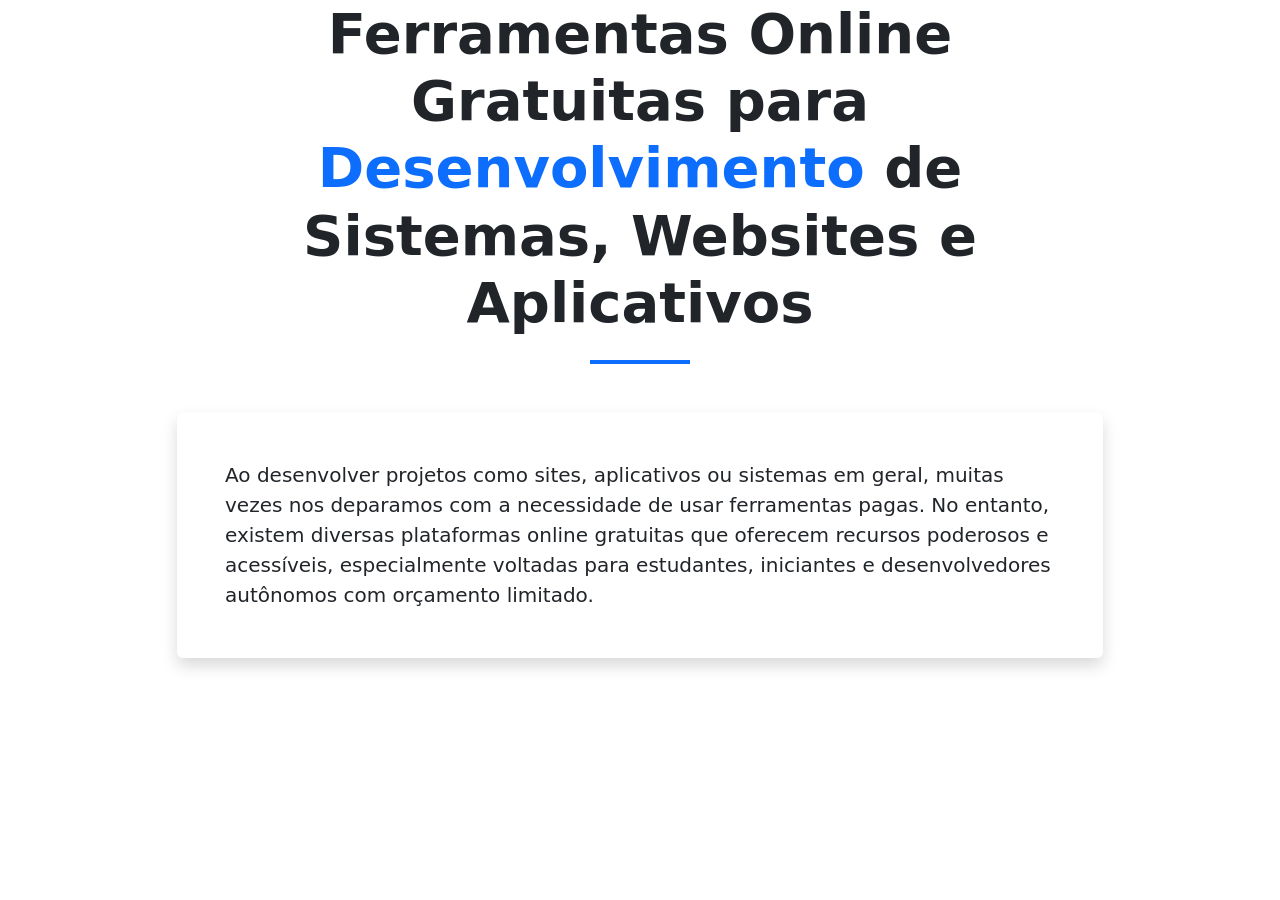
==== dev-tools-landing/index.html @ e6cb6830 "adicionada seção de introdução à página" ====
<!DOCTYPE html>
<html lang="en">
<head>
    <meta charset="UTF-8">
    <meta name="viewport" content="width=device-width, initial-scale=1.0">
    <title>Ferramentas de Desenvolvimento Online</title>
    <!-- Bootstrap CSS -->
    <link href="https://cdn.jsdelivr.net/npm/bootstrap@5.3.0/dist/css/bootstrap.min.css" rel="stylesheet">
    <!-- Bootstrap Icons -->
    <link rel="stylesheet" href="https://cdn.jsdelivr.net/npm/bootstrap-icons@1.10.0/font/bootstrap-icons.css">
    <!-- CSS Externo -->
    <link rel="stylesheet" href="css/style.css">
</head>
<body>
    <!-- Seção Hero -->
    <section class="secao-hero">
        <div class="container text-center">
            <div class="row justify-content-center">
                <div class="col-lg-10">
                    <h1 class="display-4 fw-bold mb-4">Ferramentas Online Gratuitas para <span class="text-primary">Desenvolvimento</span>
                        de Sistemas, Websites e Aplicativos</h1>
                    <div class="mx-auto bg-primary" style="width: 100px; height: 4px"></div>
                </div>
            </div>
        </div>
    </section>

    <!-- Seção: Introdução -->
    <section class="py-5">
        <div class="container">
            <div class="row justify-content-center">
                <div class="col-lg-10">
                    <div class="card shadow border-0 bg-white bg-opacity-80">
                        <div class="card-body p-5">
                            <p class="lead mb-0">
                                Ao desenvolver projetos como sites, aplicativos ou sistemas em geral, muitas vezes nos deparamos com a
                                necessidade de usar ferramentas pagas. No entanto, existem diversas plataformas online gratuitas que
                                oferecem recursos poderosos e acessíveis, especialmente voltadas para estudantes, iniciantes e
                                desenvolvedores autônomos com orçamento limitado.
                            </p>
                        </div>
                    </div>
                </div>
            </div>
        </div>
    </section>

</body>
</html>
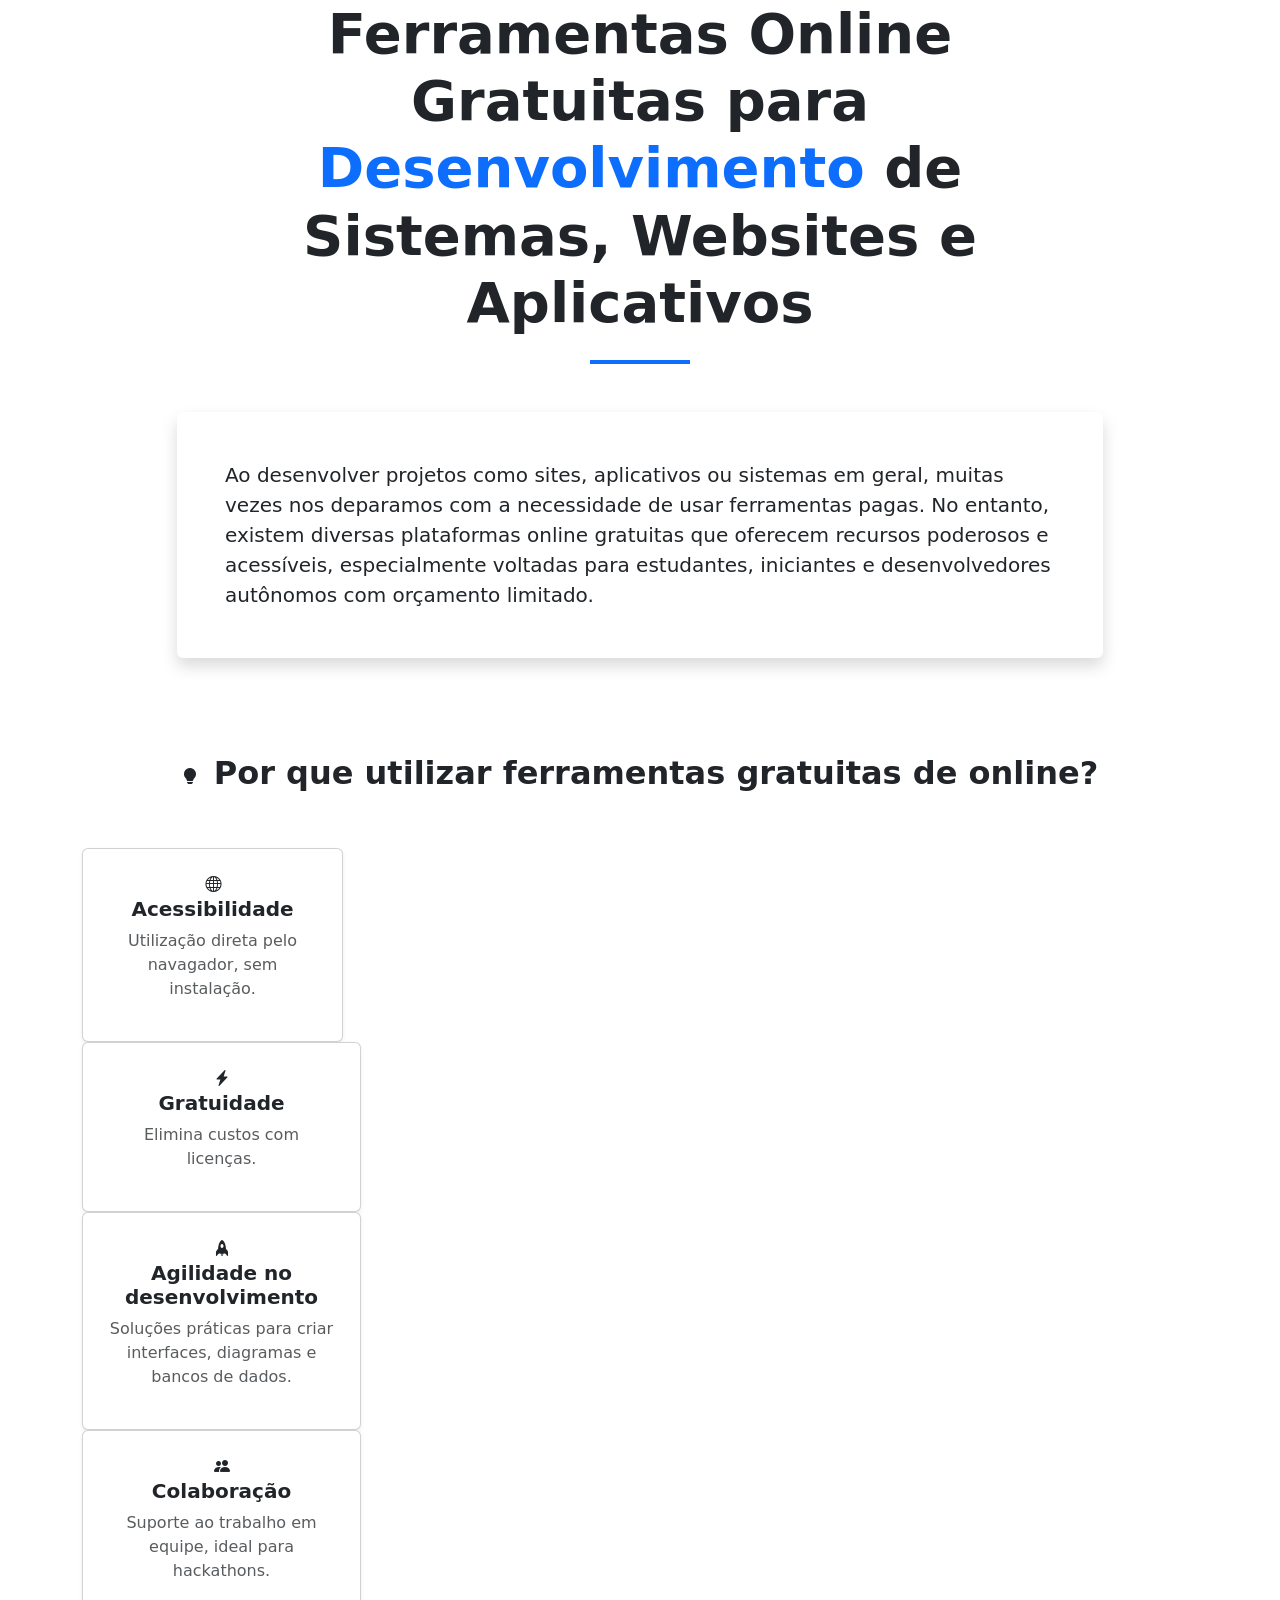
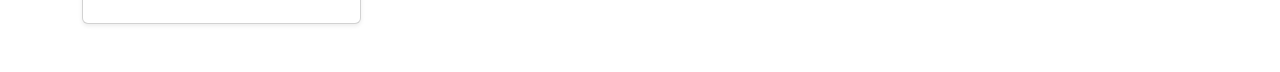
==== commit fe585d41: "adicionada seção de "por que usar?" à página" ====
--- a/dev-tools-landing/index.html
+++ b/dev-tools-landing/index.html
@@ -45,5 +45,59 @@
         </div>
     </section>
 
+    <!-- Seção: Por que usar ferramentas gratuitas? -->
+    <section class="py-5 lb-light">
+        <div class="container">
+            <div class="text-center mb-5">
+                <div class="d-flex align-items-center justify-content-center gap-3 mb-3">
+                    <i class="bi bi-lightbulb-fill benefit-icon"></i>
+                    <h2 class="fw-bold">Por que utilizar ferramentas gratuitas de online?</h2>
+                </div>
+            </div>
+
+            <div class="row g-4">
+                <div class="col-md-6 col-lg-3">
+                    <div class="card shadow-sm h-100 card-hover-effect">
+                        <div class="card-body text-center p-4">
+                            <i class="bi bi-globe benefit-icon mb-3"></i>
+                            <h5 class="fw-semibold mb-2">Acessibilidade</h5>
+                            <p class="text-muted">Utilização direta pelo navagador, sem instalação.</p>
+                        </div>
+                    </div>
+                </div>
+            </div>
+
+            <div class="col-md-6 col-lg-3">
+                <div class="card shadow-sm h-100 card-hover-effect">
+                    <div class="card-body text-center p-4">
+                        <i class="bi bi-lightning-charge-fill benefit-icon mb-3"></i>
+                        <h5 class="fw-semibold mb-2">Gratuidade</h5>
+                        <p class="text-muted">Elimina custos com licenças.</p>
+                    </div>
+                </div>
+            </div>
+
+            <div class="col-md-6 col-lg-3">
+                <div class="card shadow-sm h-100 card-hover-effect">
+                    <div class="card-body text-center p-4">
+                        <i class="bi bi-rocket-fill benefit-icon mb-3"></i>
+                        <h5 class="fw-semibold mb-2">Agilidade no desenvolvimento</h5>
+                        <p class="text-muted">Soluções práticas para criar interfaces, diagramas e bancos de dados.</p>
+                    </div>
+                </div>
+            </div>
+
+            <div class="col-md-6 col-lg-3">
+                <div class="card shadow-sm h-100 card-hover-effect">
+                    <div class="card-body text-center p-4">
+                        <i class="bi bi-people-fill benefit-icon mb-3"></i>
+                        <h5 class="fw-semibold mb-2">Colaboração</h5>
+                        <p class="text-muted">Suporte ao trabalho em equipe, ideal para hackathons.</p>
+                    </div>
+                </div>
+            </div>
+        </div>
+    </section>
+
 </body>
 </html>
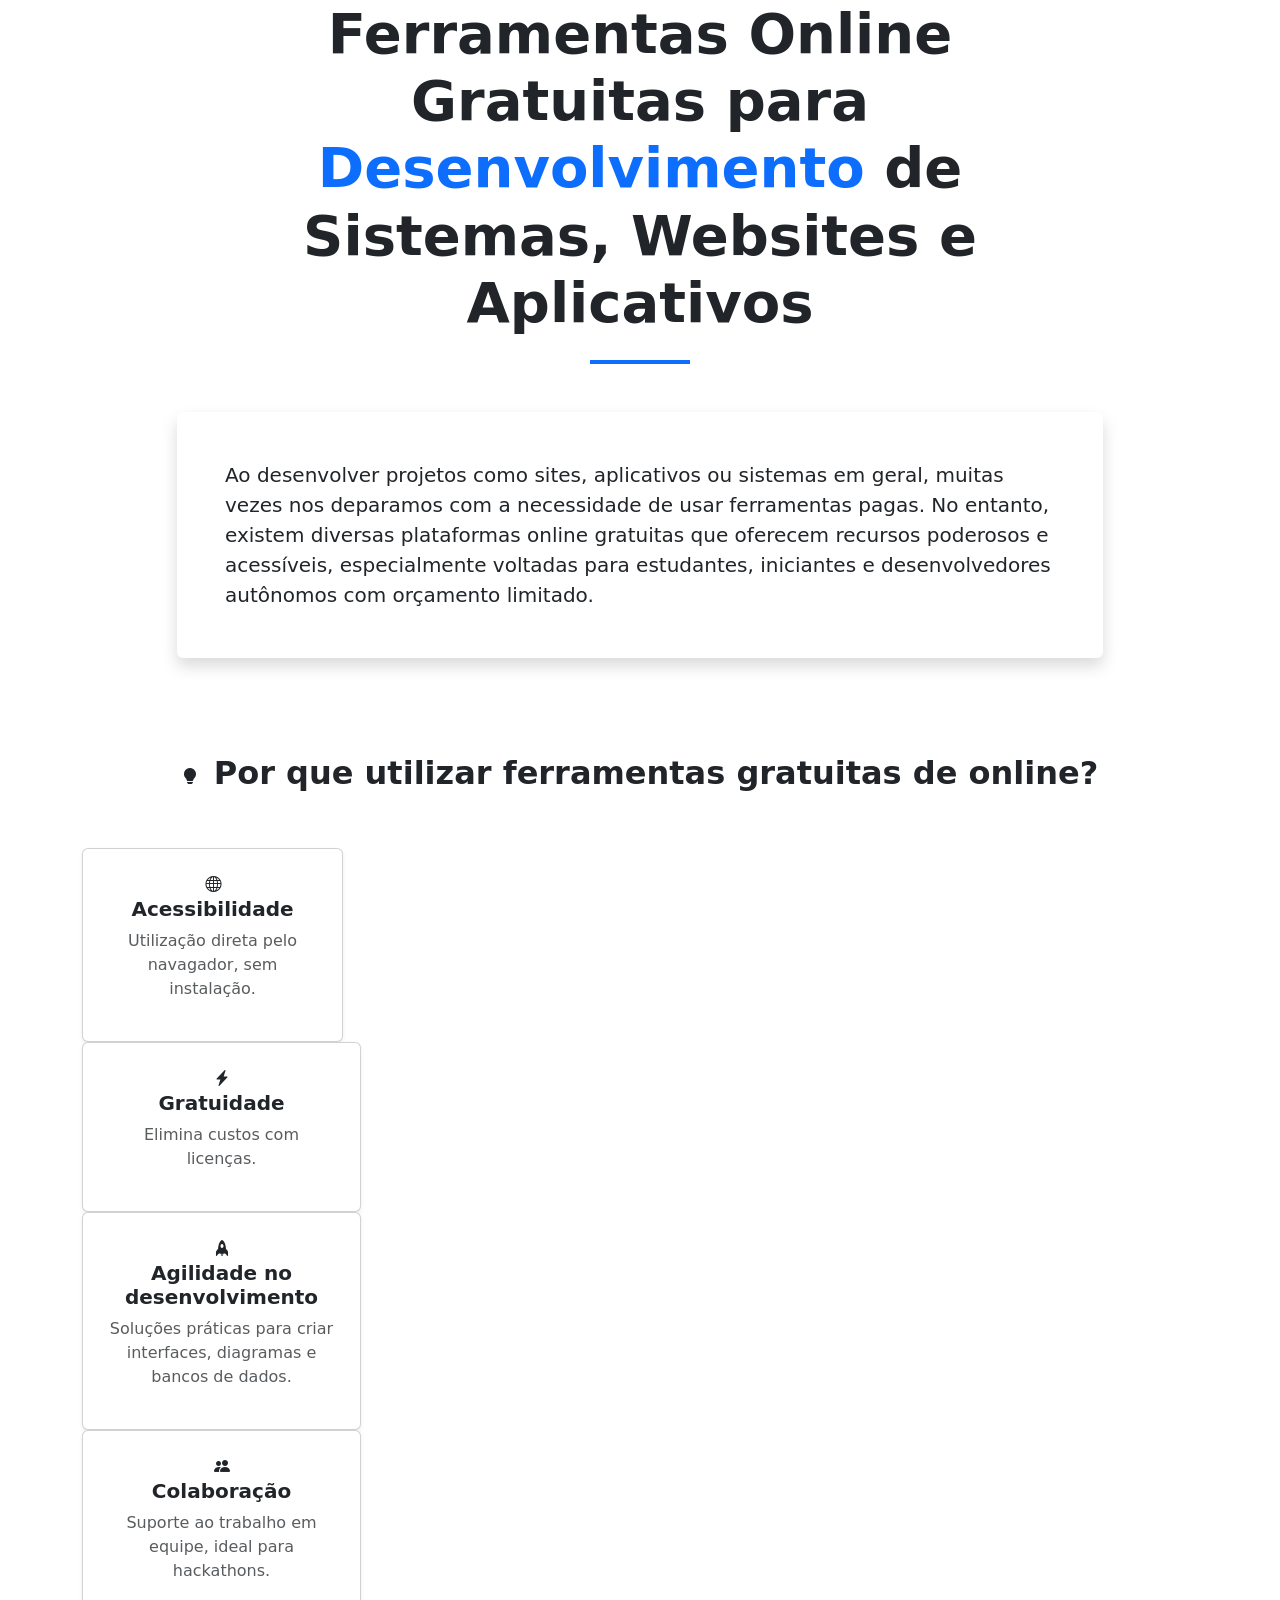
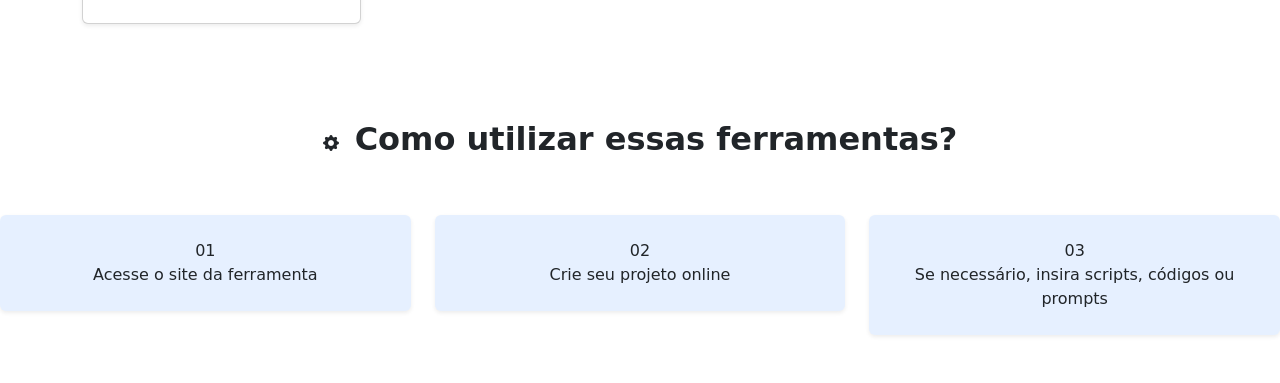
==== commit f59c053a: "adicionada seção de "como usar?" à página" ====
--- a/dev-tools-landing/index.html
+++ b/dev-tools-landing/index.html
@@ -13,7 +13,7 @@
 </head>
 <body>
     <!-- Seção Hero -->
-    <section class="secao-hero">
+    <section class="hero-section">
         <div class="container text-center">
             <div class="row justify-content-center">
                 <div class="col-lg-10">
@@ -99,5 +99,46 @@
         </div>
     </section>
 
+    <!-- Seção: Como usar as ferramentas gratuitas? -->
+    <section class="py-5">
+        <div class="container">
+            <div class="text-center mb-5">
+                <div class="d-flex align-items-center justify-content-center gap-3 mb-3">
+                    <i class="bi bi-gear-fill benefit-icon"></i>
+                    <h2 class="fw-bold">Como utilizar essas ferramentas?</h2>
+                </div>
+            </div>
+        </div>
+
+        <div class="row g-4">
+            <div class="col-md-4">
+                <div class="card shadow-sm border-0 bg-primary bg-opacity-10">
+                    <div class="card-body text-center p-4">
+                        <div class="step-circle">01</div>
+                        <p class="fw-medium mb-0">Acesse o site da ferramenta</p>
+                    </div>
+                </div>
+            </div>
+
+            <div class="col-md-4">
+                <div class="card shadow-sm border-0 bg-primary bg-opacity-10">
+                    <div class="card-body text-center p-4">
+                        <div class="step-circle">02</div>
+                        <p class="fw-medium mb-0">Crie seu projeto online</p>
+                    </div>
+                </div>
+            </div>
+
+            <div class="col-md-4">
+                <div class="card shadow-sm border-0 bg-primary bg-opacity-10">
+                    <div class="card-body text-center p-4">
+                        <div class="step-circle">03</div>
+                        <p class="fw-medium mb-0">Se necessário, insira scripts, códigos ou prompts</p>
+                    </div>
+                </div>
+            </div>
+        </div>
+    </section>
+
 </body>
 </html>
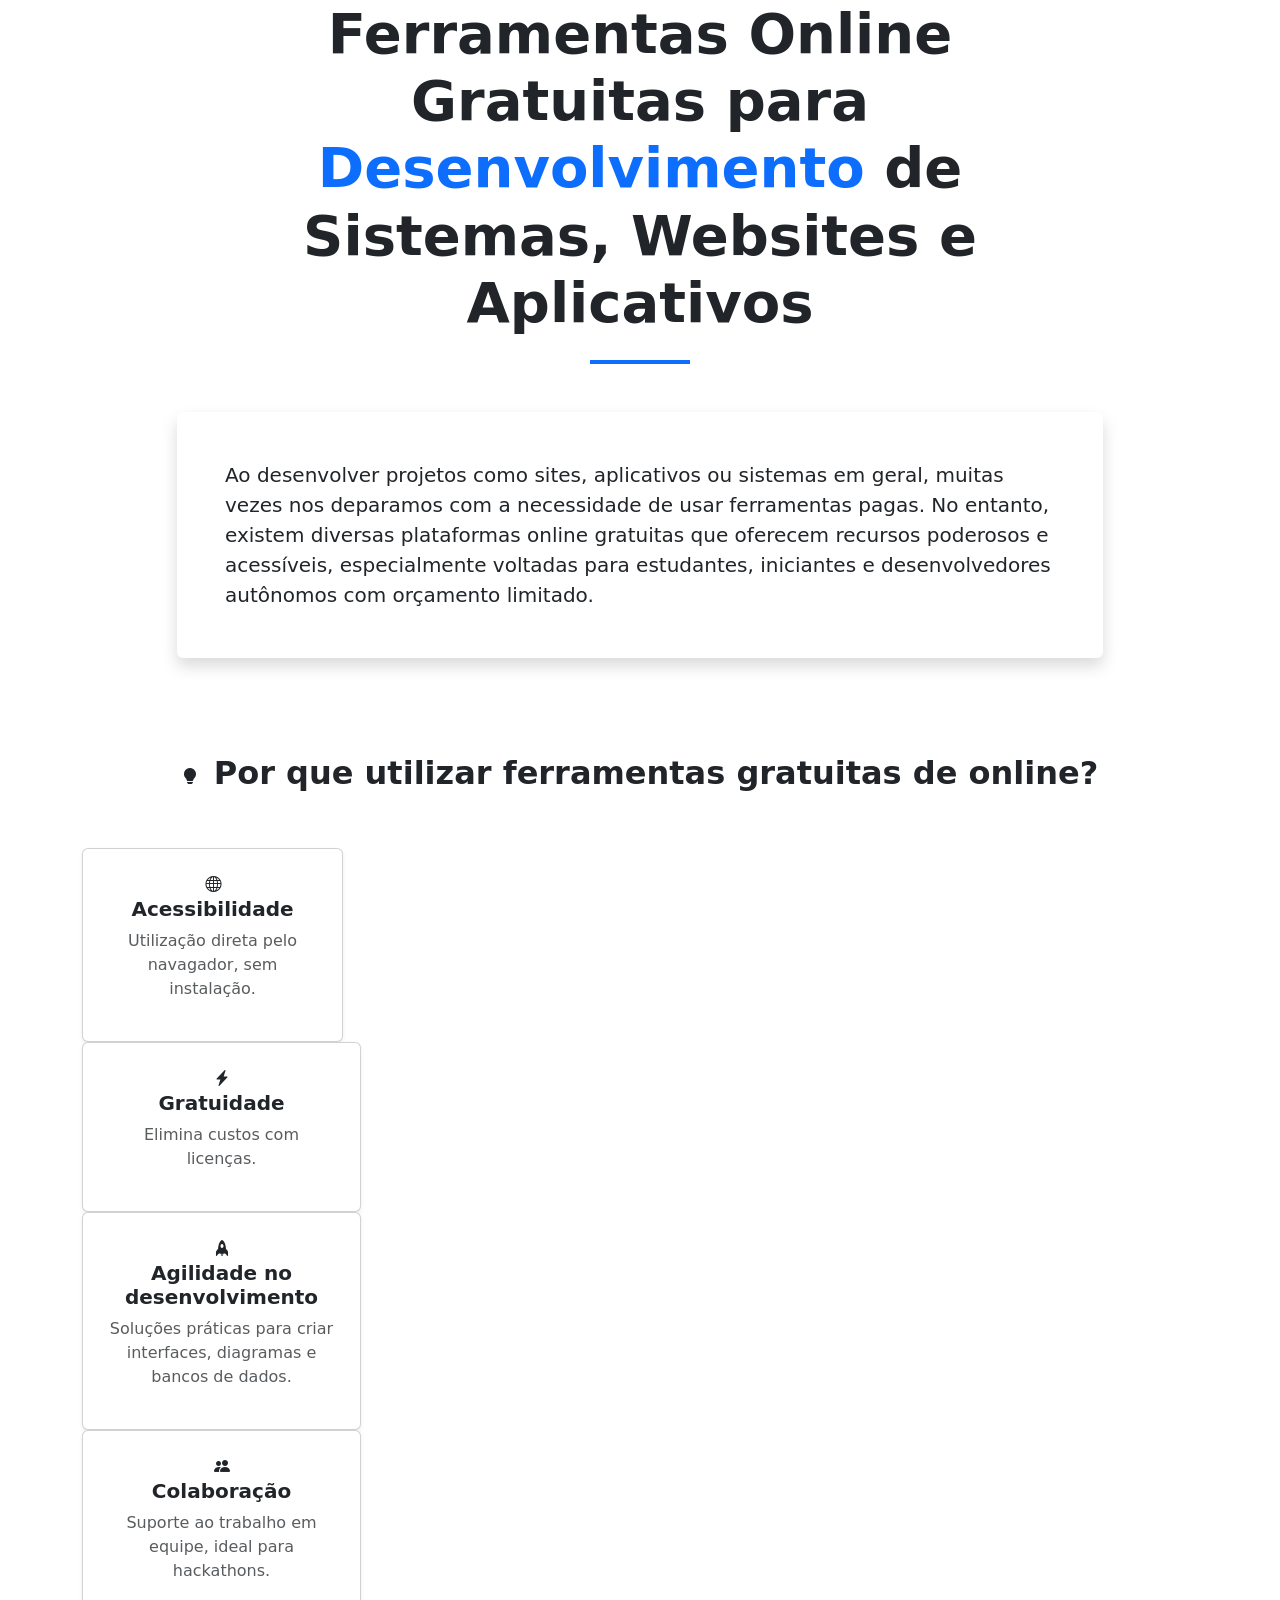
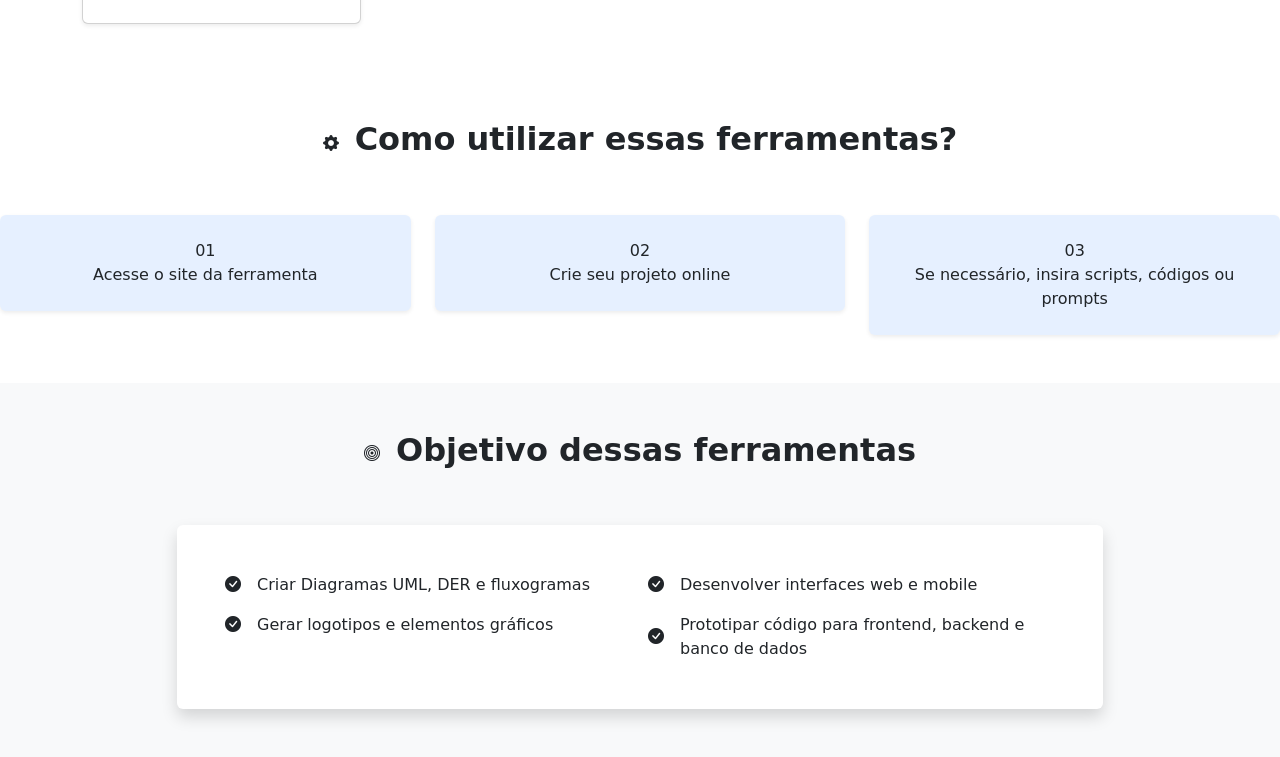
==== commit 0f82d48a: "adicionada seção de objetivo à página" ====
--- a/dev-tools-landing/index.html
+++ b/dev-tools-landing/index.html
@@ -140,5 +140,55 @@
         </div>
     </section>
 
+    <!-- Seção: Objetivo das ferramentas -->
+    <section class="py-5 bg-light">
+        <div class="container">
+            <div class="text-center mb-5">
+                <div class="d-flex align-items-center justify-content-center gap-3 mb-3">
+                    <i class="bi bi-bullseye benefit-icon"></i>
+                    <h2 class="fw-bold">Objetivo dessas ferramentas</h2>
+                </div>
+            </div>
+
+            <div class="row justify-content-center">
+                <div class="col-lg-10">
+                    <div class="card shadow border-0">
+                        <div class="card-body p-5">
+                            <div class="row g-3">
+                                <div class="col-md-6">
+                                    <div class="d-flex align-items-center gap-3">
+                                        <i class="bi bi-check-circle-fill icon-primary"></i>
+                                        <span>Criar Diagramas UML, DER e fluxogramas</span>
+                                    </div>
+                                </div>
+
+                                <div class="col-md-6">
+                                    <div class="d-flex align-items-center gap-3">
+                                        <i class="bi bi-check-circle-fill icon-primary"></i>
+                                        <span>Desenvolver interfaces web e mobile</span>
+                                    </div>
+                                </div>
+
+                                <div class="col-md-6">
+                                    <div class="d-flex align-items-center gap-3">
+                                        <i class="bi bi-check-circle-fill icon-primary"></i>
+                                        <span>Gerar logotipos e elementos gráficos</span>
+                                    </div>
+                                </div>
+
+                                <div class="col-md-6">
+                                    <div class="d-flex align-items-center gap-3">
+                                        <i class="bi bi-check-circle-fill icon-primary"></i>
+                                        <span>Prototipar código para frontend, backend e banco de dados</span>
+                                    </div>
+                                </div>
+                            </div>
+                        </div>
+                    </div>
+                </div>
+            </div>
+        </div>
+    </section>
+
 </body>
 </html>
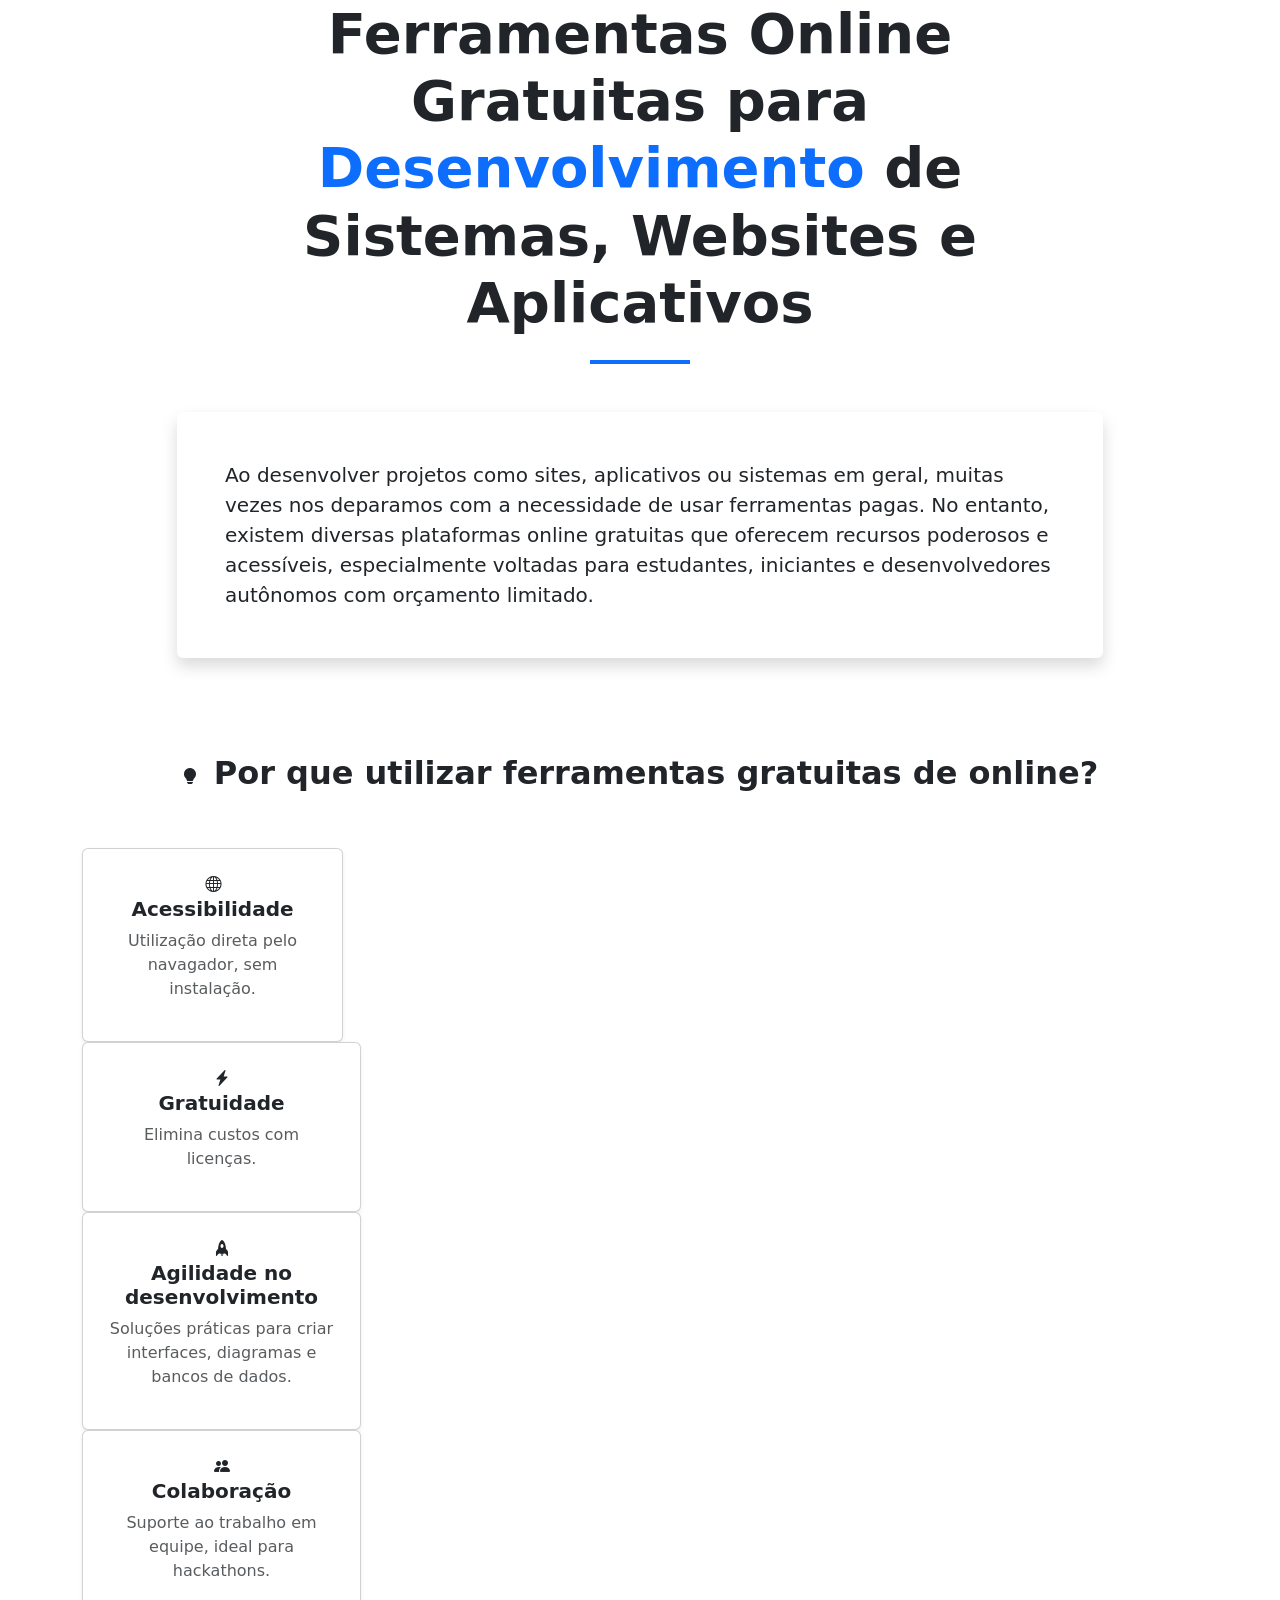
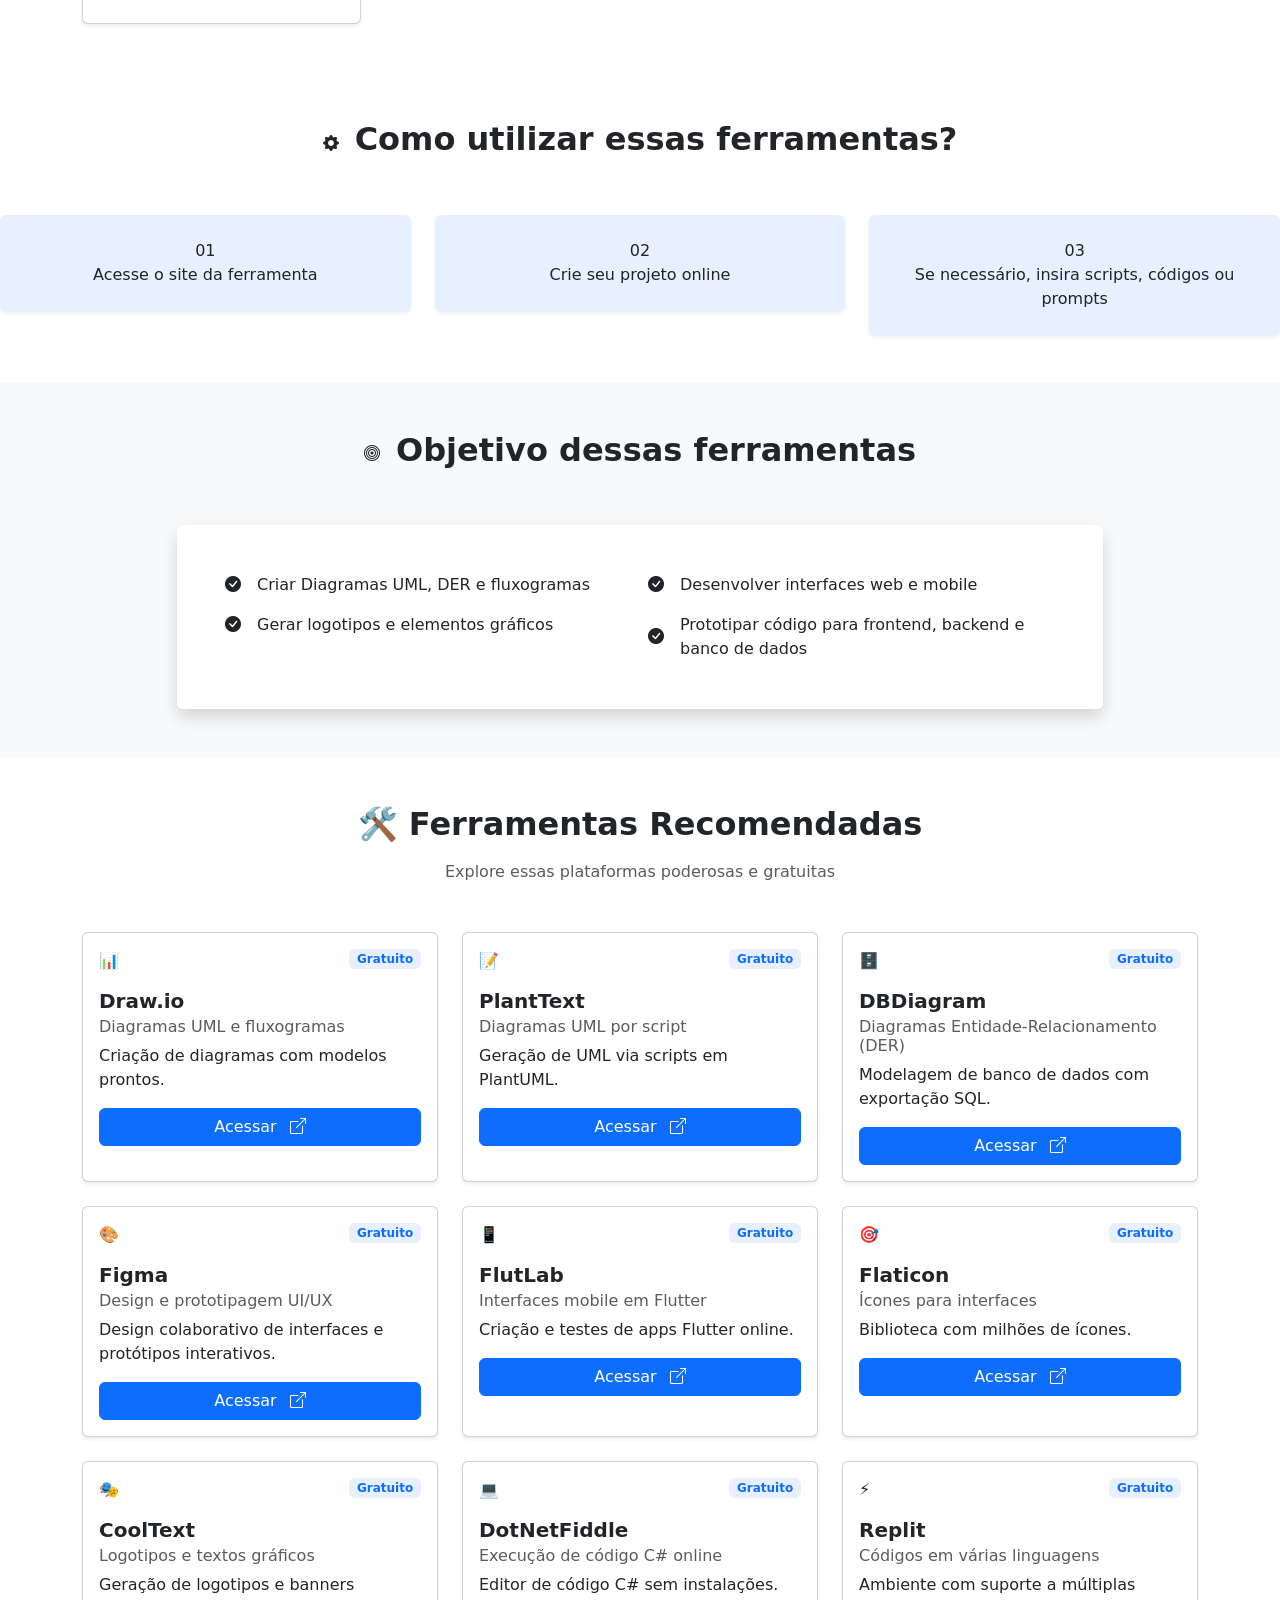
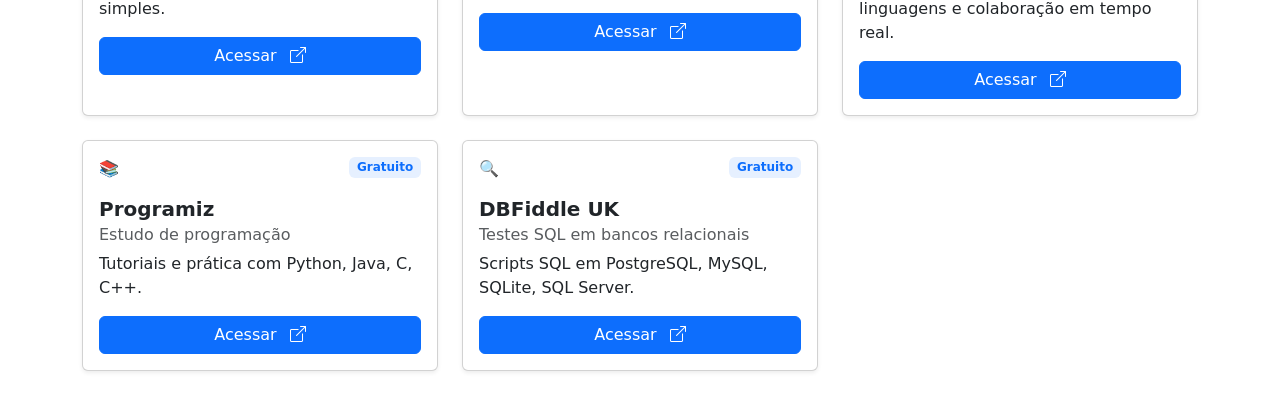
==== commit 57ae97c4: "adicionada seção de ferramentas à página" ====
--- a/dev-tools-landing/index.html
+++ b/dev-tools-landing/index.html
@@ -190,5 +190,204 @@
         </div>
     </section>
 
+    <!-- Seção: Ferramentas -->
+    <section class="py-5">
+        <div class="container">
+            <div class="text-center mb-5">
+                <h2 class="fw-bold mb-3">🛠️ Ferramentas Recomendadas</h2>
+                <p class="text-muted">Explore essas plataformas poderosas e gratuitas</p>
+            </div>
+
+            <div class="row g-4">
+                <div class="col-md-6 col-lg-4">
+                    <div class="card shadow-sm h-100 card-hover-effect">
+                        <div class="card-body">
+                            <div class="d-flex justify-content-between align-items-start mb-3">
+                                <div class="tool-icon">📊</div>
+                                <span class="badge bg-primary bg-opacity-10 text-primary">Gratuito</span>
+                            </div>
+                            <h5 class="card-title fw-bold">Draw.io</h5>
+                            <h6 class="card-subtitle mb-2 text-muted">Diagramas UML e fluxogramas</h6>
+                            <p class="card-text">Criação de diagramas com modelos prontos.</p>
+                            <a href="https://draw.io" target="_blank" class="btn btn-primary w-100">
+                                Acessar <i class="bi bi-box-arrow-up-right ms-2"></i>
+                            </a>
+                        </div>
+                    </div>
+                </div>
+
+                <div class="col-md-6 col-lg-4">
+                    <div class="card shadow-sm h-100 card-hover-effect">
+                        <div class="card-body">
+                            <div class="d-flex justify-content-between align-items-start mb-3">
+                                <div class="tool-icon">📝</div>
+                                <span class="badge bg-primary bg-opacity-10 text-primary">Gratuito</span>
+                            </div>
+                            <h5 class="card-title fw-bold">PlantText</h5>
+                            <h6 class="card-subtitle mb-2 text-muted">Diagramas UML por script</h6>
+                            <p class="card-text">Geração de UML via scripts em PlantUML.</p>
+                            <a href="https://plantuml.com" target="_blank" class="btn btn-primary w-100">
+                                Acessar <i class="bi bi-box-arrow-up-right ms-2"></i>
+                            </a>
+                        </div>
+                    </div>
+                </div>
+
+                <div class="col-md-6 col-lg-4">
+                    <div class="card shadow-sm h-100 card-hover-effect">
+                        <div class="card-body">
+                            <div class="d-flex justify-content-between align-items-start mb-3">
+                                <div class="tool-icon">🗄️</div>
+                                <span class="badge bg-primary bg-opacity-10 text-primary">Gratuito</span>
+                            </div>
+                            <h5 class="card-title fw-bold">DBDiagram</h5>
+                            <h6 class="card-subtitle mb-2 text-muted">Diagramas Entidade-Relacionamento (DER)</h6>
+                            <p class="card-text">Modelagem de banco de dados com exportação SQL.</p>
+                            <a href="https://dbdiagram.io" target="_blank" class="btn btn-primary w-100">
+                                Acessar <i class="bi bi-box-arrow-up-right ms-2"></i>
+                            </a>
+                        </div>
+                    </div>
+                </div>
+
+                <div class="col-md-6 col-lg-4">
+                    <div class="card shadow-sm h-100 card-hover-effect">
+                        <div class="card-body">
+                            <div class="d-flex justify-content-between align-items-start mb-3">
+                                <div class="tool-icon">🎨</div>
+                                <span class="badge bg-primary bg-opacity-10 text-primary">Gratuito</span>
+                            </div>
+                            <h5 class="card-title fw-bold">Figma</h5>
+                            <h6 class="card-subtitle mb-2 text-muted">Design e prototipagem UI/UX</h6>
+                            <p class="card-text">Design colaborativo de interfaces e protótipos interativos.</p>
+                            <a href="https://figma.com" target="_blank" class="btn btn-primary w-100">
+                                Acessar <i class="bi bi-box-arrow-up-right ms-2"></i>
+                            </a>
+                        </div>
+                    </div>
+                </div>
+
+                <div class="col-md-6 col-lg-4">
+                    <div class="card shadow-sm h-100 card-hover-effect">
+                        <div class="card-body">
+                            <div class="d-flex justify-content-between align-items-start mb-3">
+                                <div class="tool-icon">📱</div>
+                                <span class="badge bg-primary bg-opacity-10 text-primary">Gratuito</span>
+                            </div>
+                            <h5 class="card-title fw-bold">FlutLab</h5>
+                            <h6 class="card-subtitle mb-2 text-muted">Interfaces mobile em Flutter</h6>
+                            <p class="card-text">Criação e testes de apps Flutter online.</p>
+                            <a href="https://flutlab.io" target="_blank" class="btn btn-primary w-100">
+                                Acessar <i class="bi bi-box-arrow-up-right ms-2"></i>
+                            </a>
+                        </div>
+                    </div>
+                </div>
+
+                <div class="col-md-6 col-lg-4">
+                    <div class="card shadow-sm h-100 card-hover-effect">
+                        <div class="card-body">
+                            <div class="d-flex justify-content-between align-items-start mb-3">
+                                <div class="tool-icon">🎯</div>
+                                <span class="badge bg-primary bg-opacity-10 text-primary">Gratuito</span>
+                            </div>
+                            <h5 class="card-title fw-bold">Flaticon</h5>
+                            <h6 class="card-subtitle mb-2 text-muted">Ícones para interfaces</h6>
+                            <p class="card-text">Biblioteca com milhões de ícones.</p>
+                            <a href="https://flaticon.com" target="_blank" class="btn btn-primary w-100">
+                                Acessar <i class="bi bi-box-arrow-up-right ms-2"></i>
+                            </a>
+                        </div>
+                    </div>
+                </div>
+
+                <div class="col-md-6 col-lg-4">
+                    <div class="card shadow-sm h-100 card-hover-effect">
+                        <div class="card-body">
+                            <div class="d-flex justify-content-between align-items-start mb-3">
+                                <div class="tool-icon">🎭</div>
+                                <span class="badge bg-primary bg-opacity-10 text-primary">Gratuito</span>
+                            </div>
+                            <h5 class="card-title fw-bold">CoolText</h5>
+                            <h6 class="card-subtitle mb-2 text-muted">Logotipos e textos gráficos</h6>
+                            <p class="card-text">Geração de logotipos e banners simples.</p>
+                            <a href="https://cooltext.com" target="_blank" class="btn btn-primary w-100">
+                                Acessar <i class="bi bi-box-arrow-up-right ms-2"></i>
+                            </a>
+                        </div>
+                    </div>
+                </div>
+
+                <div class="col-md-6 col-lg-4">
+                    <div class="card shadow-sm h-100 card-hover-effect">
+                        <div class="card-body">
+                            <div class="d-flex justify-content-between align-items-start mb-3">
+                                <div class="tool-icon">💻</div>
+                                <span class="badge bg-primary bg-opacity-10 text-primary">Gratuito</span>
+                            </div>
+                            <h5 class="card-title fw-bold">DotNetFiddle</h5>
+                            <h6 class="card-subtitle mb-2 text-muted">Execução de código C# online</h6>
+                            <p class="card-text">Editor de código C# sem instalações.</p>
+                            <a href="https://dotnetfiddle.net" target="_blank" class="btn btn-primary w-100">
+                                Acessar <i class="bi bi-box-arrow-up-right ms-2"></i>
+                            </a>
+                        </div>
+                    </div>
+                </div>
+
+                <div class="col-md-6 col-lg-4">
+                    <div class="card shadow-sm h-100 card-hover-effect">
+                        <div class="card-body">
+                            <div class="d-flex justify-content-between align-items-start mb-3">
+                                <div class="tool-icon">⚡</div>
+                                <span class="badge bg-primary bg-opacity-10 text-primary">Gratuito</span>
+                            </div>
+                            <h5 class="card-title fw-bold">Replit</h5>
+                            <h6 class="card-subtitle mb-2 text-muted">Códigos em várias linguagens</h6>
+                            <p class="card-text">Ambiente com suporte a múltiplas linguagens e colaboração em tempo real.</p>
+                            <a href="https://replit.com" target="_blank" class="btn btn-primary w-100">
+                                Acessar <i class="bi bi-box-arrow-up-right ms-2"></i>
+                            </a>
+                        </div>
+                    </div>
+                </div>
+
+                <div class="col-md-6 col-lg-4">
+                    <div class="card shadow-sm h-100 card-hover-effect">
+                        <div class="card-body">
+                            <div class="d-flex justify-content-between align-items-start mb-3">
+                                <div class="tool-icon">📚</div>
+                                <span class="badge bg-primary bg-opacity-10 text-primary">Gratuito</span>
+                            </div>
+                            <h5 class="card-title fw-bold">Programiz</h5>
+                            <h6 class="card-subtitle mb-2 text-muted">Estudo de programação</h6>
+                            <p class="card-text">Tutoriais e prática com Python, Java, C, C++.</p>
+                            <a href="https://programiz.com" target="_blank" class="btn btn-primary w-100">
+                                Acessar <i class="bi bi-box-arrow-up-right ms-2"></i>
+                            </a>
+                        </div>
+                    </div>
+                </div>
+
+                <div class="col-md-6 col-lg-4">
+                    <div class="card shadow-sm h-100 card-hover-effect">
+                        <div class="card-body">
+                            <div class="d-flex justify-content-between align-items-start mb-3">
+                                <div class="tool-icon">🔍</div>
+                                <span class="badge bg-primary bg-opacity-10 text-primary">Gratuito</span>
+                            </div>
+                            <h5 class="card-title fw-bold">DBFiddle UK</h5>
+                            <h6 class="card-subtitle mb-2 text-muted">Testes SQL em bancos relacionais</h6>
+                            <p class="card-text">Scripts SQL em PostgreSQL, MySQL, SQLite, SQL Server.</p>
+                            <a href="https://dbfiddle.uk" target="_blank" class="btn btn-primary w-100">
+                                Acessar <i class="bi bi-box-arrow-up-right ms-2"></i>
+                            </a>
+                        </div>
+                    </div>
+                </div>
+            </div>
+        </div>
+    </section>
+
 </body>
 </html>
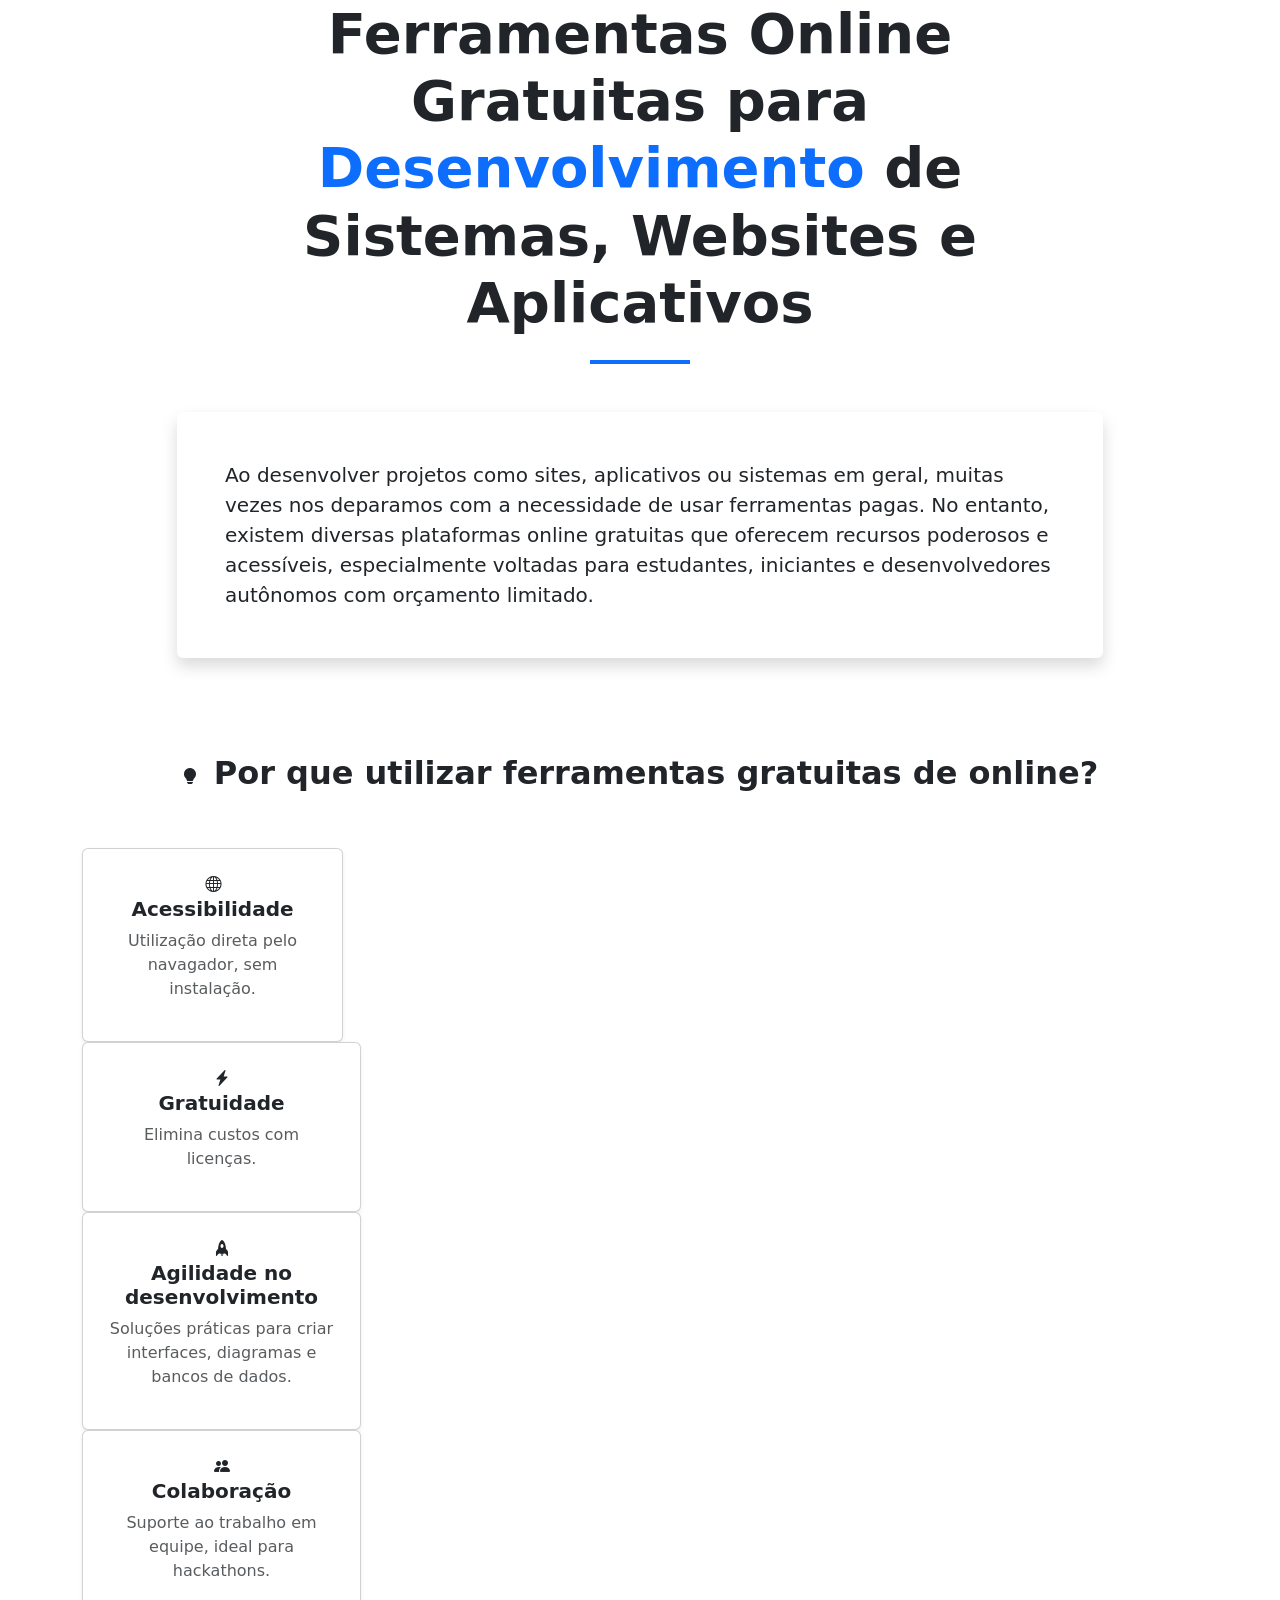
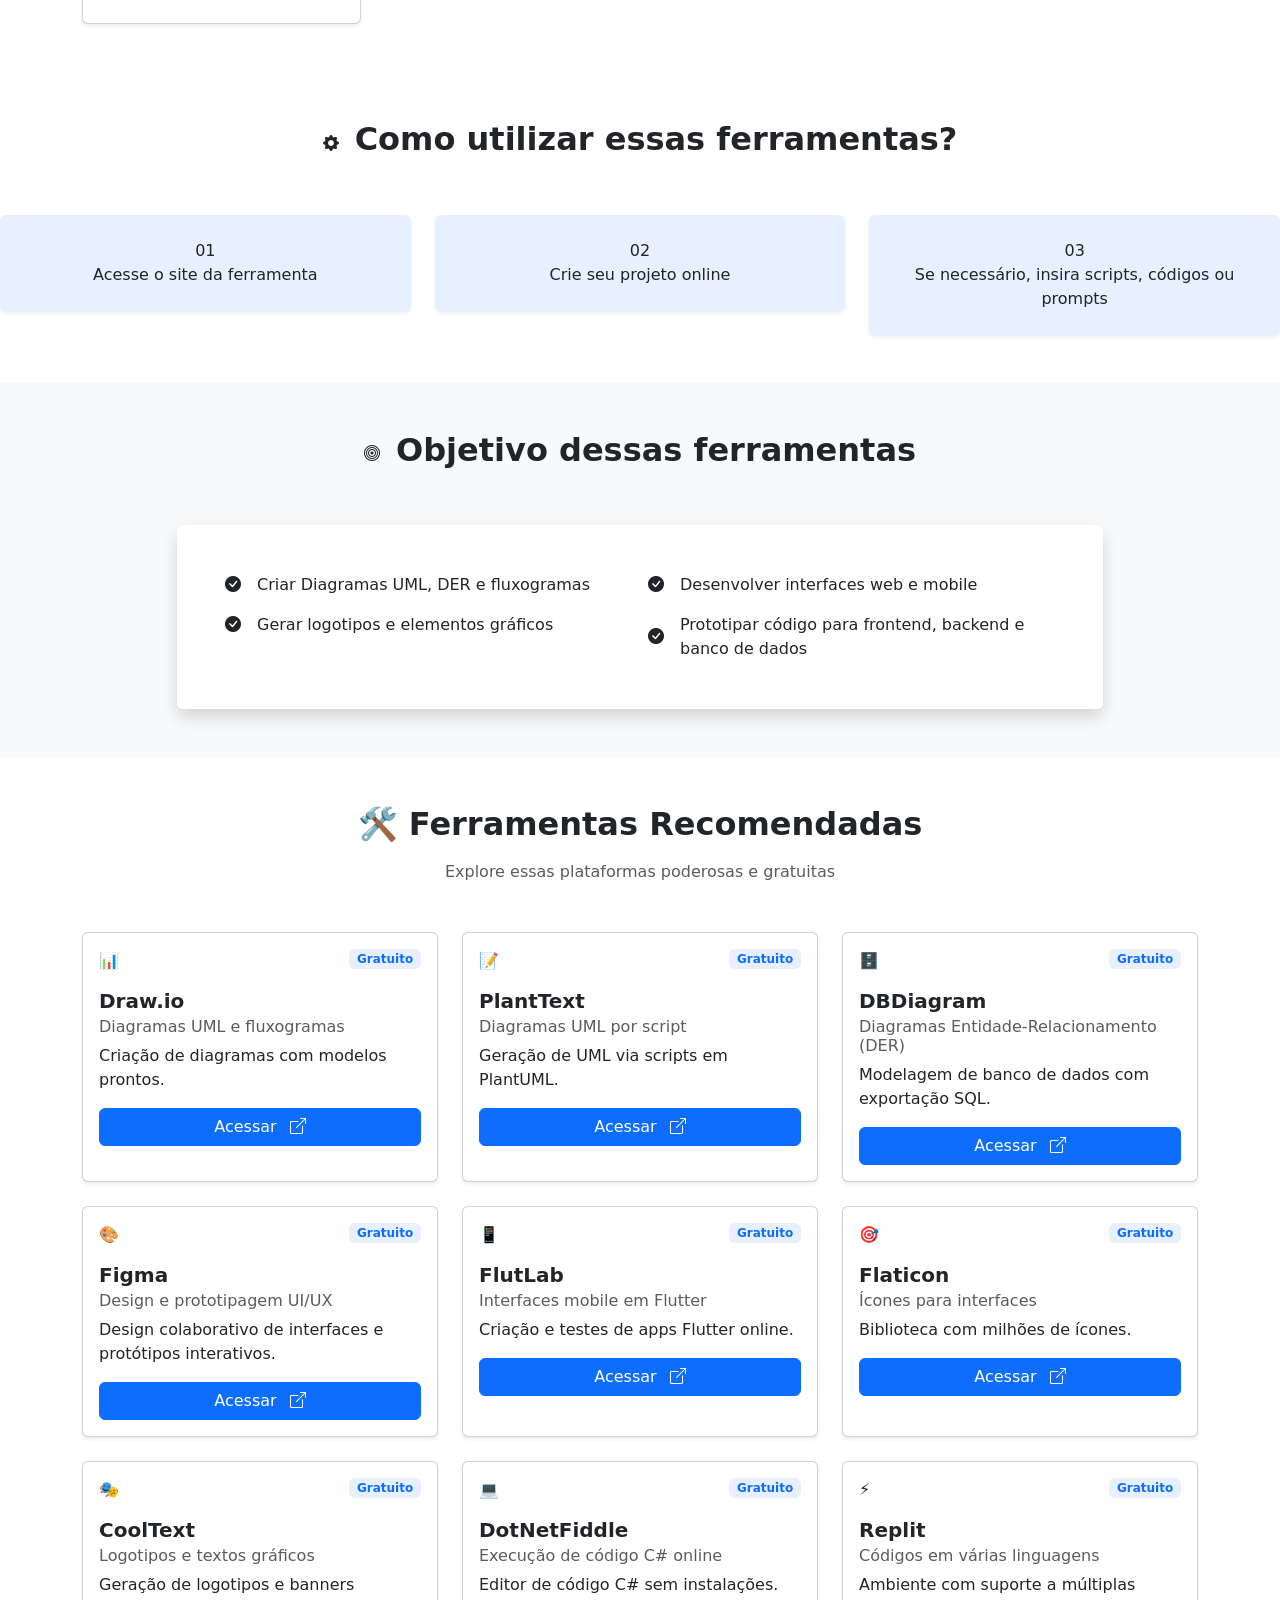
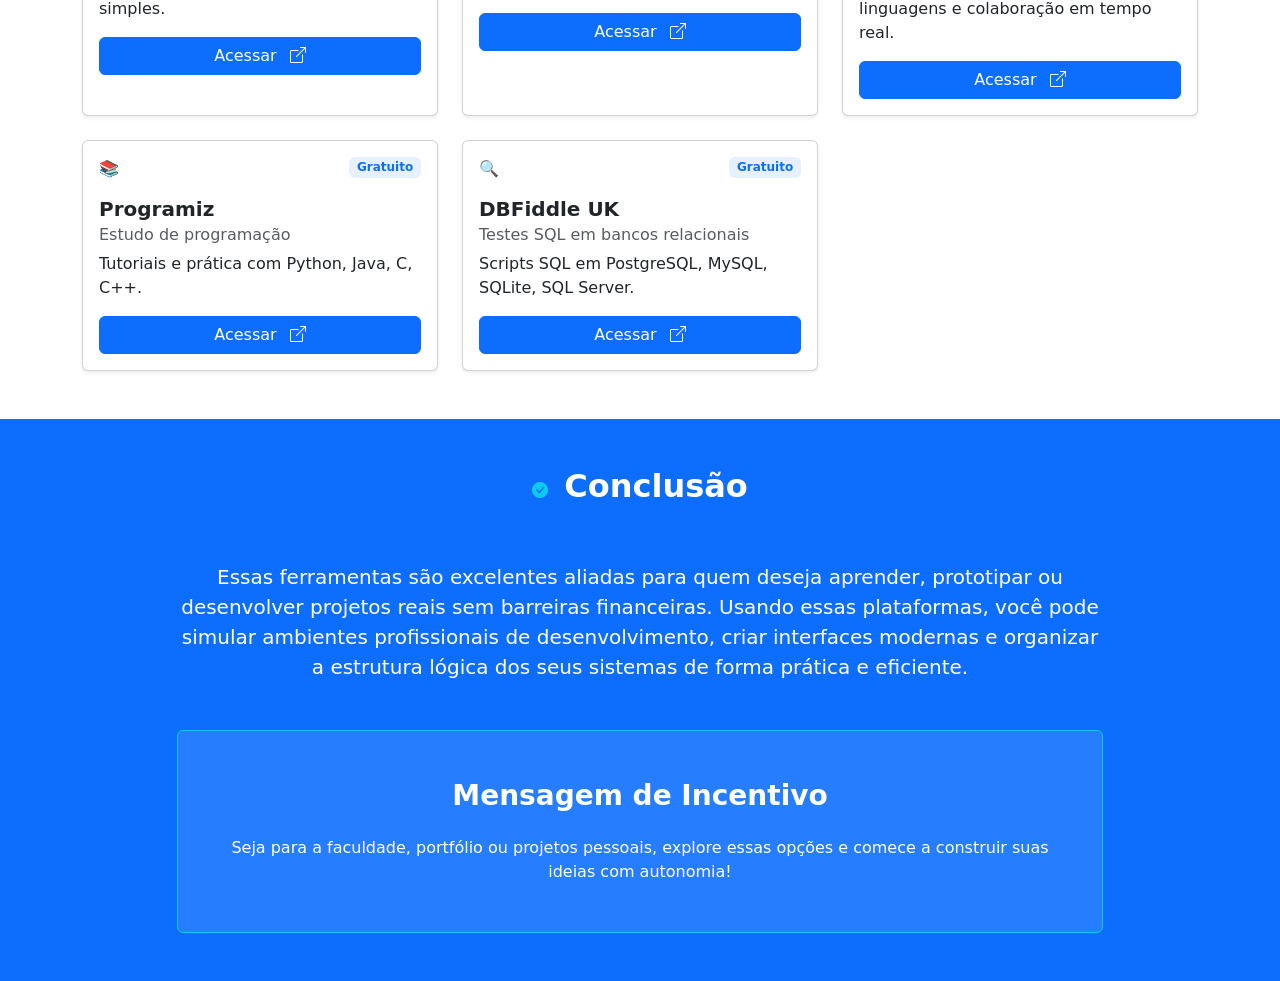
==== commit 5000a715: "adicionada seção de conclusão à página" ====
--- a/dev-tools-landing/index.html
+++ b/dev-tools-landing/index.html
@@ -389,5 +389,38 @@
         </div>
     </section>
 
+    <!-- Seção: Conclusão -->
+    <section class="py-5 bg-primary">
+        <div class="container">
+            <div class="text-center mb-5">
+                <div class="d-flex align-items-center justify-content-center gap-3 mb-3">
+                    <i class="bi bi-check-circle-fill text-info"></i>
+                    <h2 class="text-white fw-bold">Conclusão</h2>
+                </div>
+            </div>
+
+            <div class="row justify-content-center">
+                <div class="col-lg-10">
+                    <p class="lead text-white text-center mb-5">
+                        Essas ferramentas são excelentes aliadas para quem deseja aprender, prototipar ou desenvolver projetos reais
+                        sem barreiras financeiras. Usando essas plataformas, você pode simular ambientes profissionais de
+                        desenvolvimento, criar interfaces modernas e organizar a estrutura lógica dos seus sistemas de forma prática
+                        e eficiente.
+                    </p>
+
+                    <div class="card bg-white bg-opacity-10 border-info border-opacity-30">
+                        <div class="card-body text-white text-center p-5">
+                            <h3 class="fw-semibold mb-4">Mensagem de Incentivo</h3>
+                            <p class="mb-0">
+                                Seja para a faculdade, portfólio ou projetos pessoais, explore essas opções e comece a construir suas
+                                ideias com autonomia!
+                            </p>
+                        </div>
+                    </div>
+                </div>
+            </div>
+        </div>
+    </section>
+
 </body>
 </html>
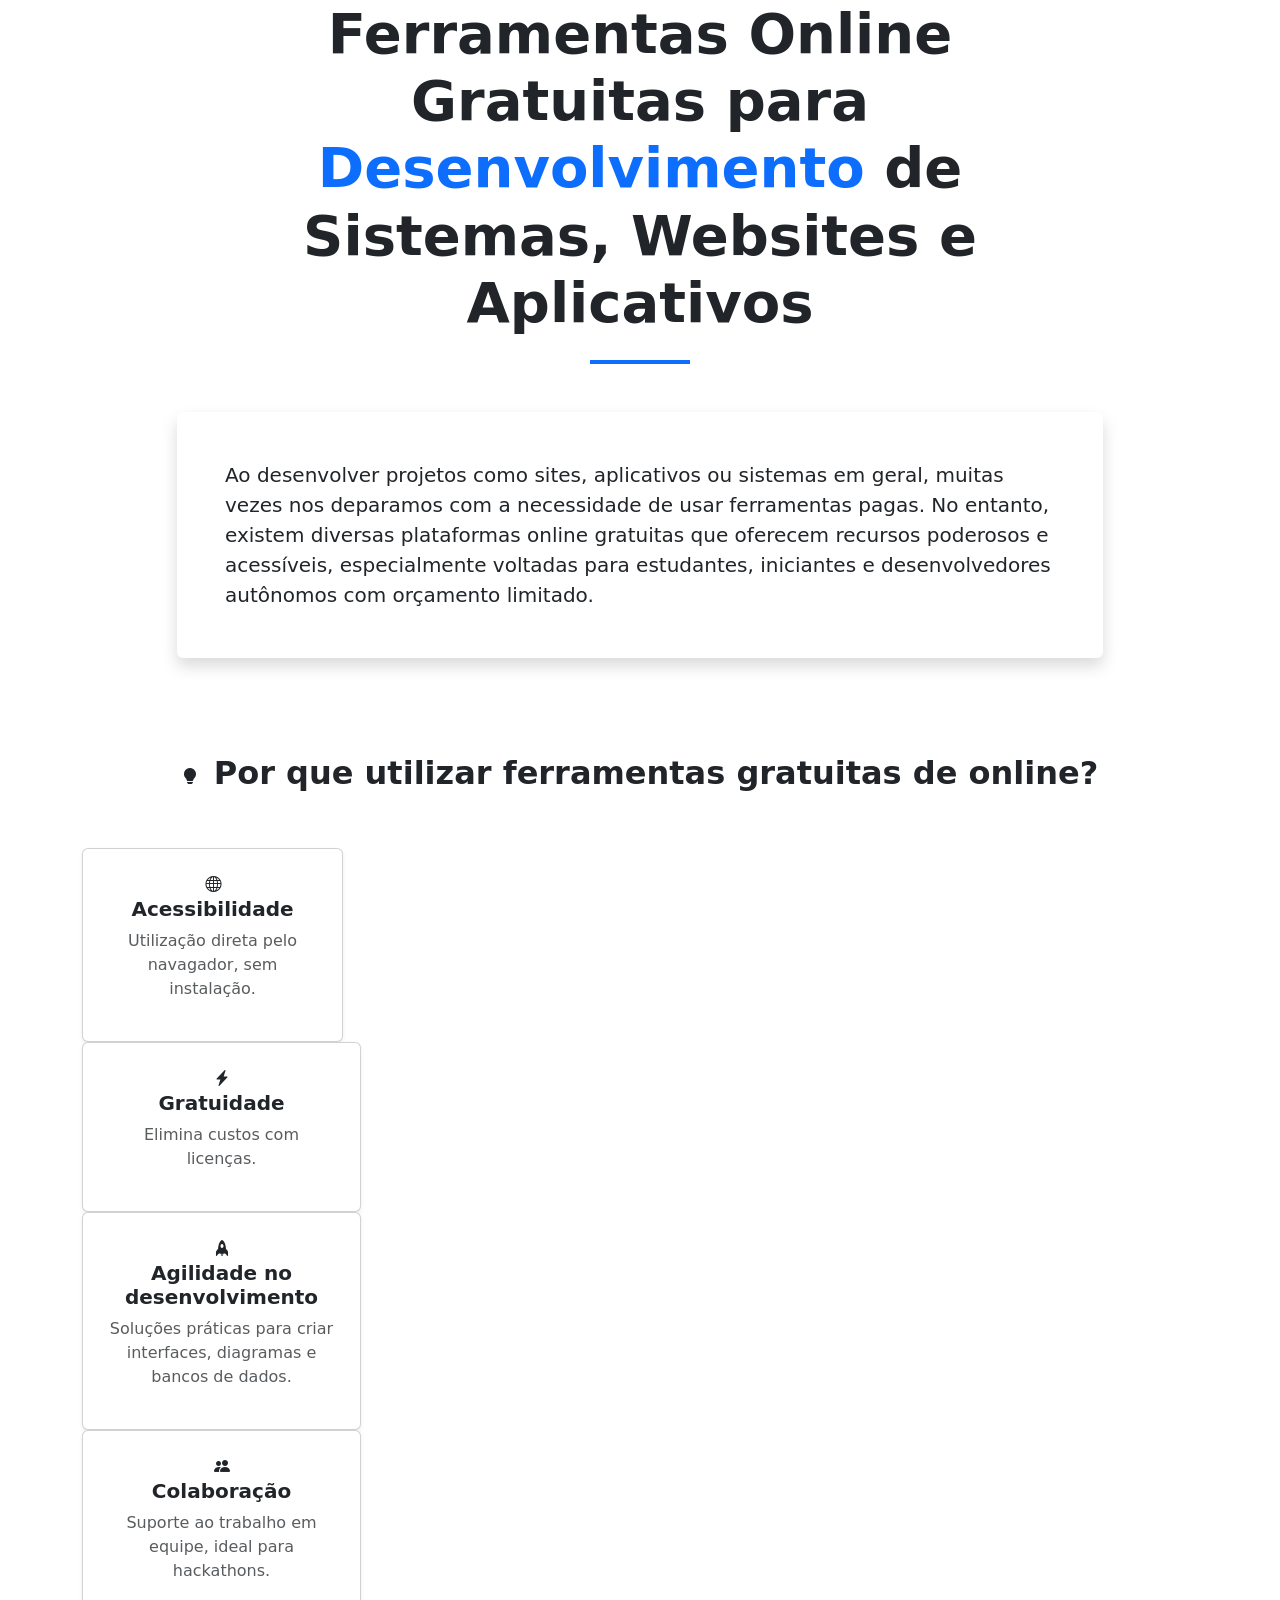
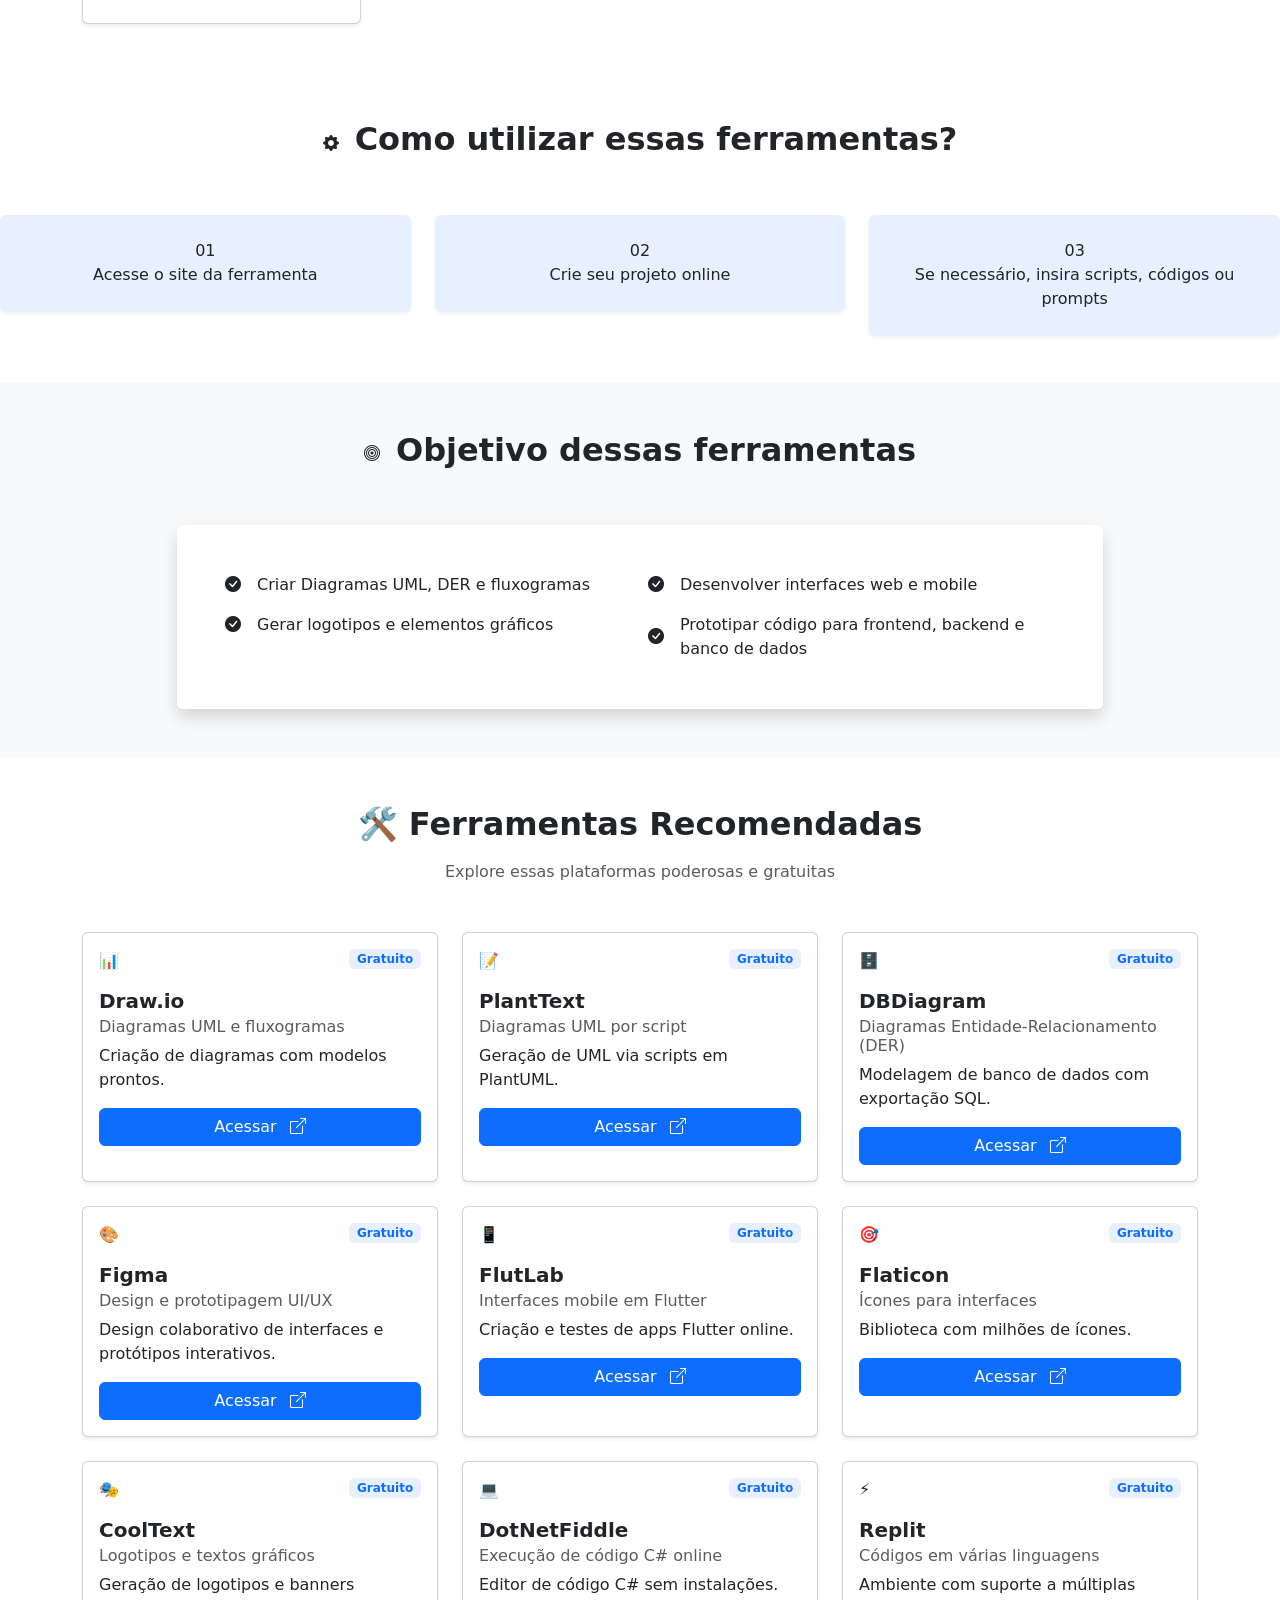
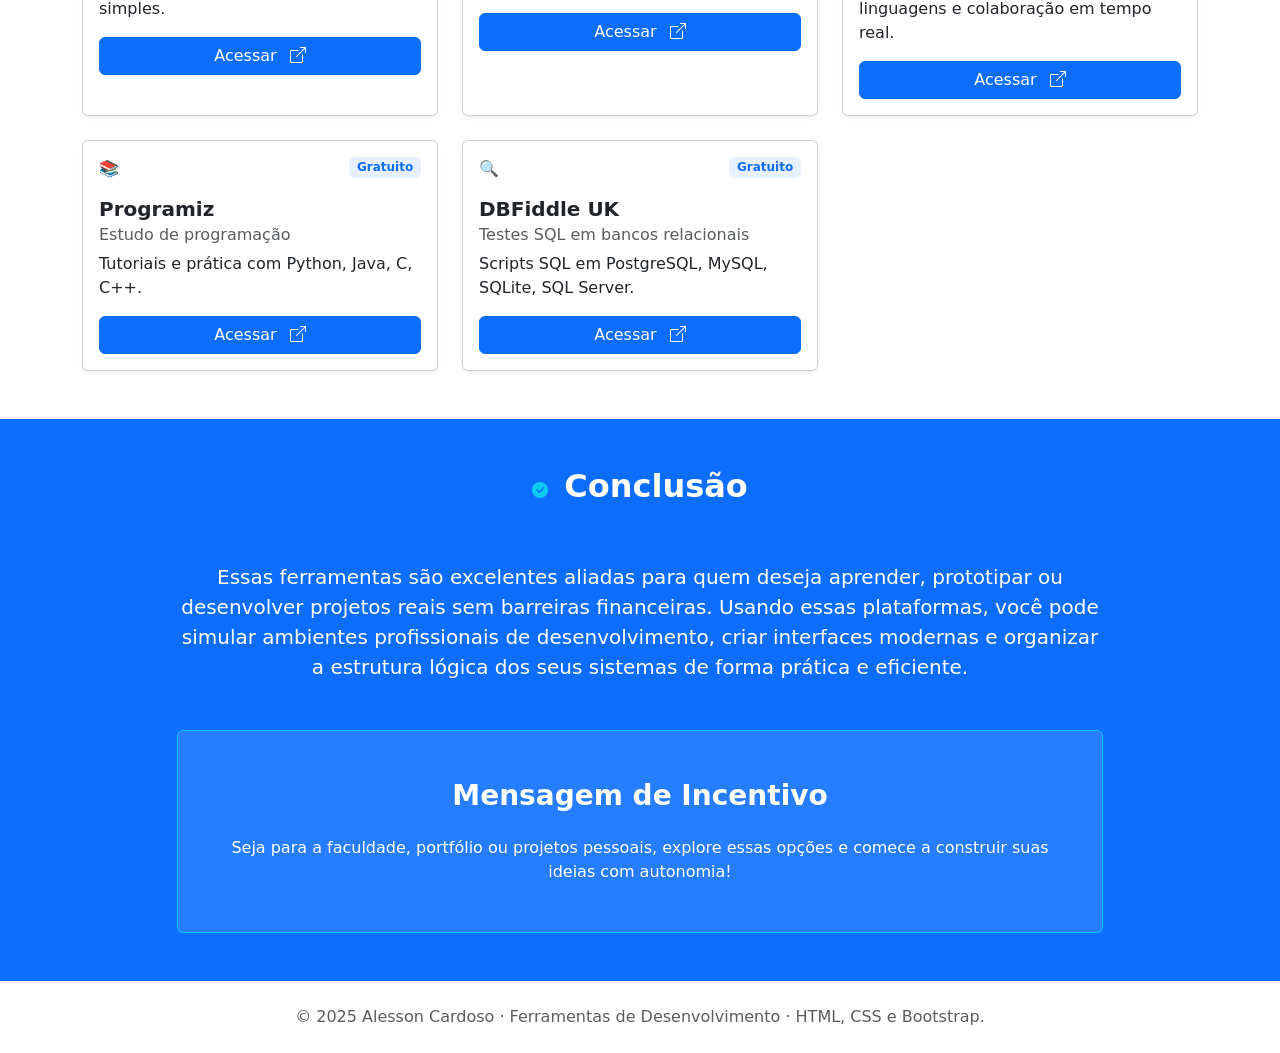
==== commit 7e9ec51d: "adicionado rodapé informativo ao final da página" ====
--- a/dev-tools-landing/index.html
+++ b/dev-tools-landing/index.html
@@ -422,5 +422,14 @@
         </div>
     </section>
 
+    <!-- Footer -->
+    <footer class="py-4 bg-white text-center">
+        <div class="container">
+            <p class="text-muted mb-0">
+                © 2025 Alesson Cardoso · Ferramentas de Desenvolvimento · HTML, CSS e Bootstrap.
+            </p>
+        </div>
+    </footer>
+
 </body>
 </html>
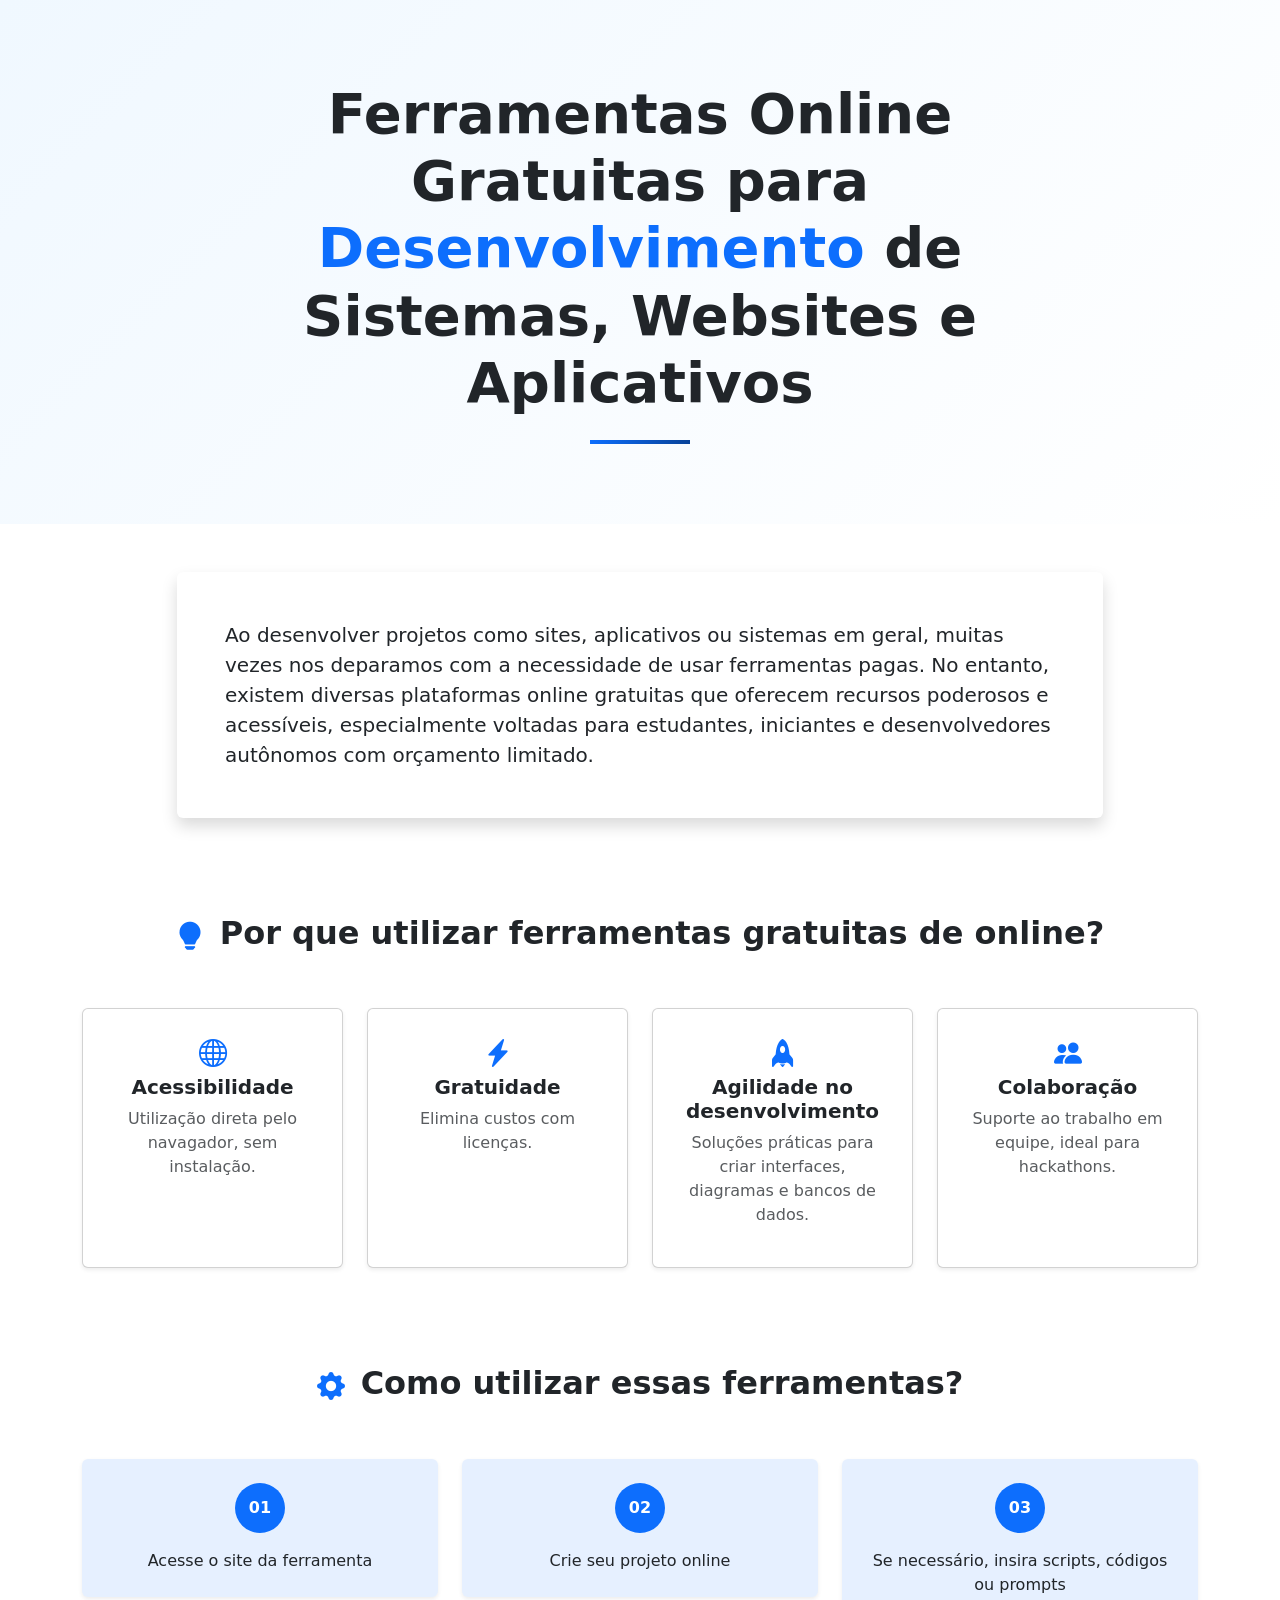
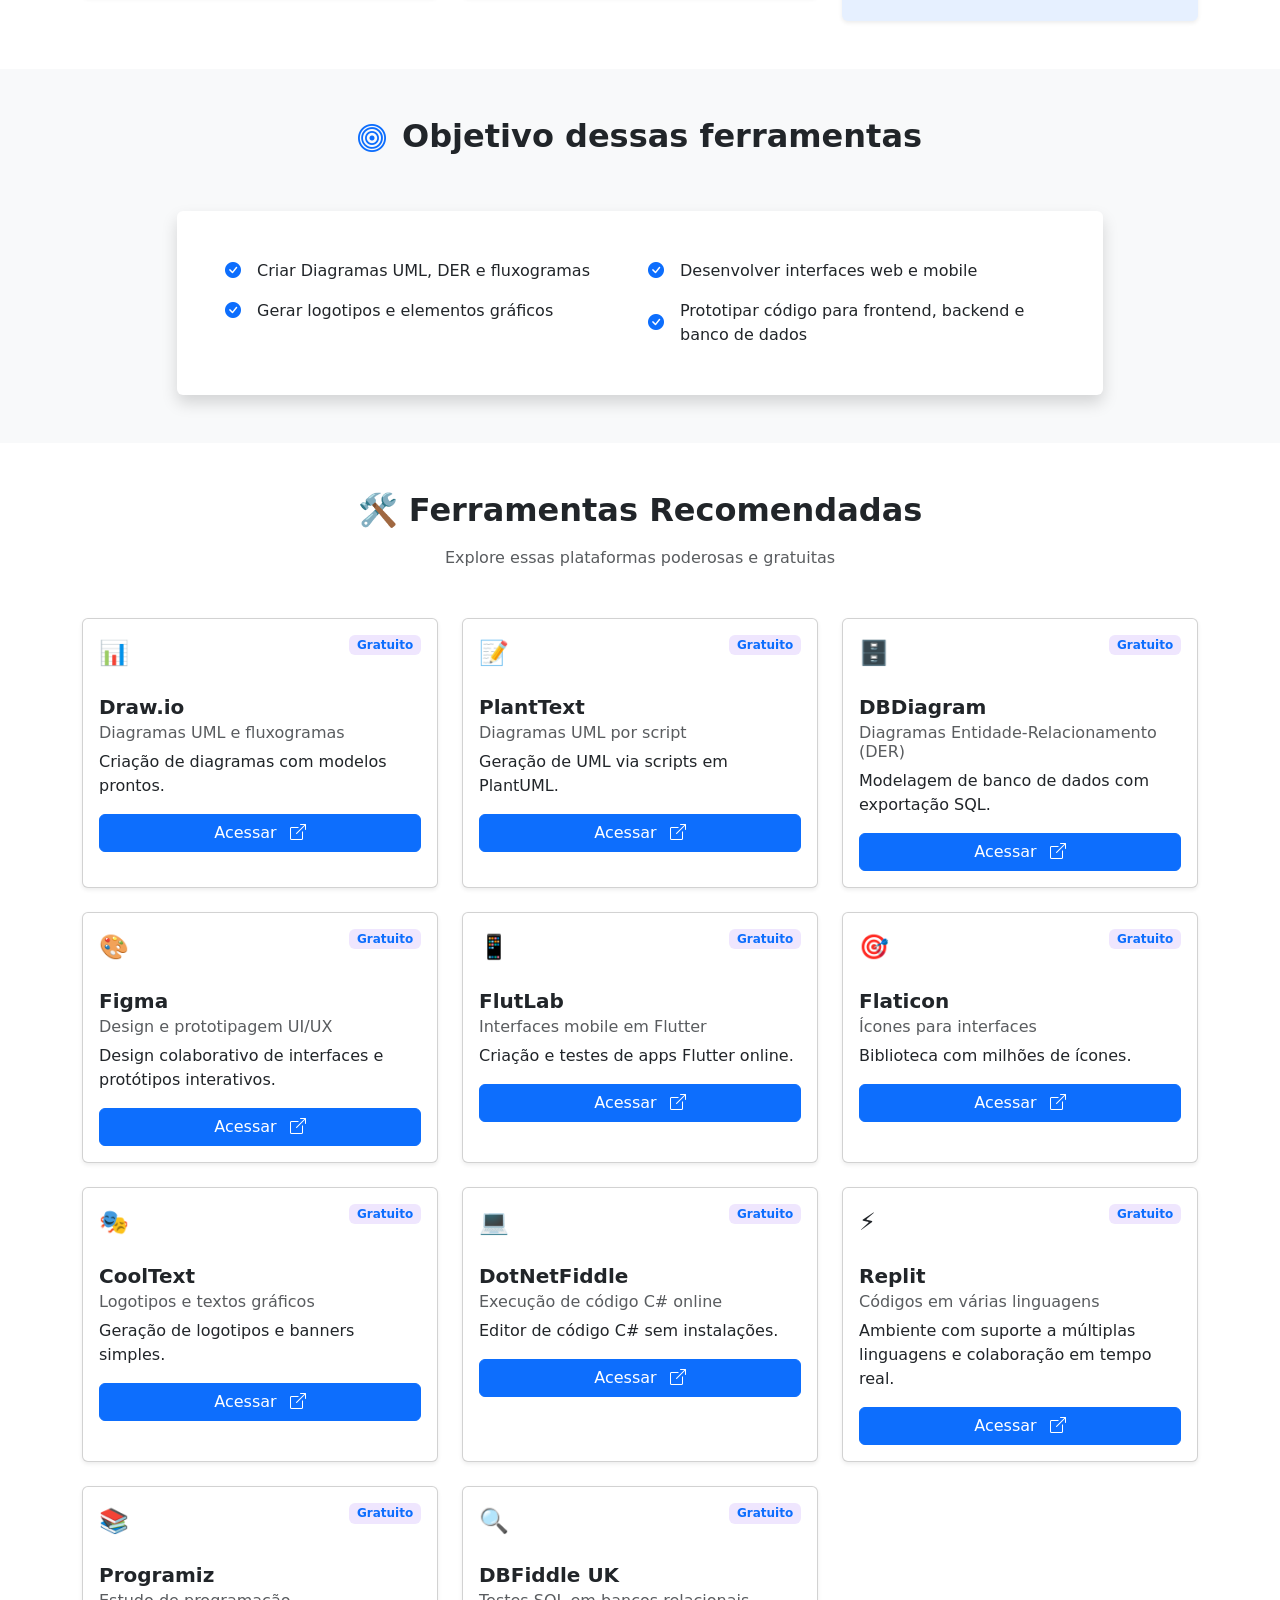
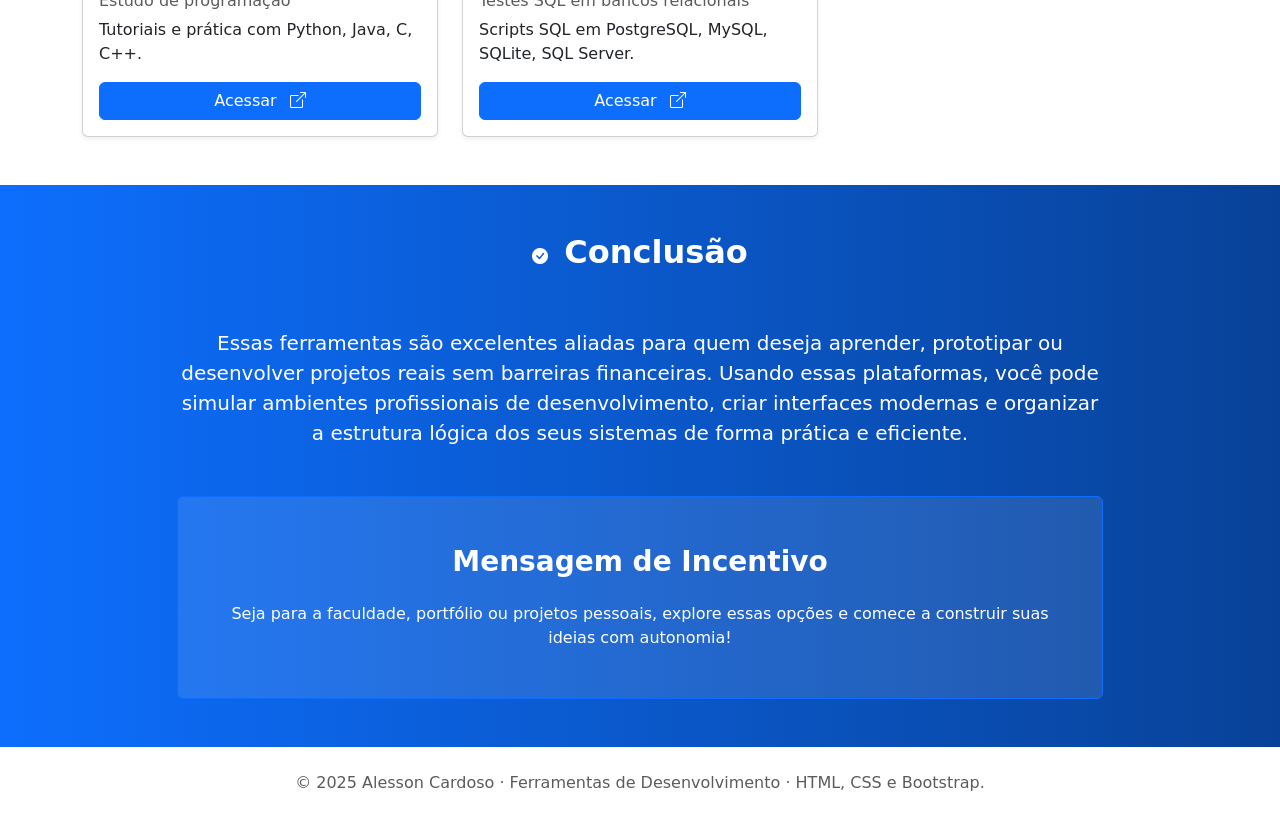
==== commit 006a80eb: "adicionado estilização de botões, textos e seções" ====
--- a/dev-tools-landing/index.html
+++ b/dev-tools-landing/index.html
@@ -17,9 +17,9 @@
         <div class="container text-center">
             <div class="row justify-content-center">
                 <div class="col-lg-10">
-                    <h1 class="display-4 fw-bold mb-4">Ferramentas Online Gratuitas para <span class="text-primary">Desenvolvimento</span>
+                    <h1 class="display-4 fw-bold mb-4">Ferramentas Online Gratuitas para <span class="text-highlight">Desenvolvimento</span>
                         de Sistemas, Websites e Aplicativos</h1>
-                    <div class="mx-auto bg-primary" style="width: 100px; height: 4px"></div>
+                    <div class="mx-auto bg-highlight" style="width: 100px; height: 4px"></div>
                 </div>
             </div>
         </div>
@@ -65,34 +65,34 @@
                         </div>
                     </div>
                 </div>
-            </div>
-
-            <div class="col-md-6 col-lg-3">
-                <div class="card shadow-sm h-100 card-hover-effect">
-                    <div class="card-body text-center p-4">
-                        <i class="bi bi-lightning-charge-fill benefit-icon mb-3"></i>
-                        <h5 class="fw-semibold mb-2">Gratuidade</h5>
-                        <p class="text-muted">Elimina custos com licenças.</p>
-                    </div>
-                </div>
-            </div>
-
-            <div class="col-md-6 col-lg-3">
-                <div class="card shadow-sm h-100 card-hover-effect">
-                    <div class="card-body text-center p-4">
-                        <i class="bi bi-rocket-fill benefit-icon mb-3"></i>
-                        <h5 class="fw-semibold mb-2">Agilidade no desenvolvimento</h5>
-                        <p class="text-muted">Soluções práticas para criar interfaces, diagramas e bancos de dados.</p>
-                    </div>
-                </div>
-            </div>
-
-            <div class="col-md-6 col-lg-3">
-                <div class="card shadow-sm h-100 card-hover-effect">
-                    <div class="card-body text-center p-4">
-                        <i class="bi bi-people-fill benefit-icon mb-3"></i>
-                        <h5 class="fw-semibold mb-2">Colaboração</h5>
-                        <p class="text-muted">Suporte ao trabalho em equipe, ideal para hackathons.</p>
+
+                <div class="col-md-6 col-lg-3">
+                    <div class="card shadow-sm h-100 card-hover-effect">
+                        <div class="card-body text-center p-4">
+                            <i class="bi bi-lightning-charge-fill benefit-icon mb-3"></i>
+                            <h5 class="fw-semibold mb-2">Gratuidade</h5>
+                            <p class="text-muted">Elimina custos com licenças.</p>
+                        </div>
+                    </div>
+                </div>
+
+                <div class="col-md-6 col-lg-3">
+                    <div class="card shadow-sm h-100 card-hover-effect">
+                        <div class="card-body text-center p-4">
+                            <i class="bi bi-rocket-fill benefit-icon mb-3"></i>
+                            <h5 class="fw-semibold mb-2">Agilidade no desenvolvimento</h5>
+                            <p class="text-muted">Soluções práticas para criar interfaces, diagramas e bancos de dados.</p>
+                        </div>
+                    </div>
+                </div>
+
+                <div class="col-md-6 col-lg-3">
+                    <div class="card shadow-sm h-100 card-hover-effect">
+                        <div class="card-body text-center p-4">
+                            <i class="bi bi-people-fill benefit-icon mb-3"></i>
+                            <h5 class="fw-semibold mb-2">Colaboração</h5>
+                            <p class="text-muted">Suporte ao trabalho em equipe, ideal para hackathons.</p>
+                        </div>
                     </div>
                 </div>
             </div>
@@ -108,32 +108,32 @@
                     <h2 class="fw-bold">Como utilizar essas ferramentas?</h2>
                 </div>
             </div>
-        </div>
-
-        <div class="row g-4">
-            <div class="col-md-4">
-                <div class="card shadow-sm border-0 bg-primary bg-opacity-10">
-                    <div class="card-body text-center p-4">
-                        <div class="step-circle">01</div>
-                        <p class="fw-medium mb-0">Acesse o site da ferramenta</p>
-                    </div>
-                </div>
-            </div>
-
-            <div class="col-md-4">
-                <div class="card shadow-sm border-0 bg-primary bg-opacity-10">
-                    <div class="card-body text-center p-4">
-                        <div class="step-circle">02</div>
-                        <p class="fw-medium mb-0">Crie seu projeto online</p>
-                    </div>
-                </div>
-            </div>
-
-            <div class="col-md-4">
-                <div class="card shadow-sm border-0 bg-primary bg-opacity-10">
-                    <div class="card-body text-center p-4">
-                        <div class="step-circle">03</div>
-                        <p class="fw-medium mb-0">Se necessário, insira scripts, códigos ou prompts</p>
+
+            <div class="row g-4">
+                <div class="col-md-4">
+                    <div class="card shadow-sm border-0 bg-primary bg-opacity-10">
+                        <div class="card-body text-center p-4">
+                            <div class="step-circle">01</div>
+                            <p class="fw-medium mb-0">Acesse o site da ferramenta</p>
+                        </div>
+                    </div>
+                </div>
+
+                <div class="col-md-4">
+                    <div class="card shadow-sm border-0 bg-primary bg-opacity-10">
+                        <div class="card-body text-center p-4">
+                            <div class="step-circle">02</div>
+                            <p class="fw-medium mb-0">Crie seu projeto online</p>
+                        </div>
+                    </div>
+                </div>
+
+                <div class="col-md-4">
+                    <div class="card shadow-sm border-0 bg-primary bg-opacity-10">
+                        <div class="card-body text-center p-4">
+                            <div class="step-circle">03</div>
+                            <p class="fw-medium mb-0">Se necessário, insira scripts, códigos ou prompts</p>
+                        </div>
                     </div>
                 </div>
             </div>
@@ -157,28 +157,28 @@
                             <div class="row g-3">
                                 <div class="col-md-6">
                                     <div class="d-flex align-items-center gap-3">
-                                        <i class="bi bi-check-circle-fill icon-primary"></i>
+                                        <i class="bi bi-check-circle-fill icon-highlight"></i>
                                         <span>Criar Diagramas UML, DER e fluxogramas</span>
                                     </div>
                                 </div>
 
                                 <div class="col-md-6">
                                     <div class="d-flex align-items-center gap-3">
-                                        <i class="bi bi-check-circle-fill icon-primary"></i>
+                                        <i class="bi bi-check-circle-fill icon-highlight"></i>
                                         <span>Desenvolver interfaces web e mobile</span>
                                     </div>
                                 </div>
 
                                 <div class="col-md-6">
                                     <div class="d-flex align-items-center gap-3">
-                                        <i class="bi bi-check-circle-fill icon-primary"></i>
+                                        <i class="bi bi-check-circle-fill icon-highlight"></i>
                                         <span>Gerar logotipos e elementos gráficos</span>
                                     </div>
                                 </div>
 
                                 <div class="col-md-6">
                                     <div class="d-flex align-items-center gap-3">
-                                        <i class="bi bi-check-circle-fill icon-primary"></i>
+                                        <i class="bi bi-check-circle-fill icon-highlight"></i>
                                         <span>Prototipar código para frontend, backend e banco de dados</span>
                                     </div>
                                 </div>
@@ -204,12 +204,12 @@
                         <div class="card-body">
                             <div class="d-flex justify-content-between align-items-start mb-3">
                                 <div class="tool-icon">📊</div>
-                                <span class="badge bg-primary bg-opacity-10 text-primary">Gratuito</span>
+                                <span class="badge badge-highlight bg-opacity-10 text-highlight">Gratuito</span>
                             </div>
                             <h5 class="card-title fw-bold">Draw.io</h5>
                             <h6 class="card-subtitle mb-2 text-muted">Diagramas UML e fluxogramas</h6>
                             <p class="card-text">Criação de diagramas com modelos prontos.</p>
-                            <a href="https://draw.io" target="_blank" class="btn btn-primary w-100">
+                            <a href="https://draw.io" target="_blank" class="btn btn-highlight w-100">
                                 Acessar <i class="bi bi-box-arrow-up-right ms-2"></i>
                             </a>
                         </div>
@@ -221,12 +221,12 @@
                         <div class="card-body">
                             <div class="d-flex justify-content-between align-items-start mb-3">
                                 <div class="tool-icon">📝</div>
-                                <span class="badge bg-primary bg-opacity-10 text-primary">Gratuito</span>
+                                <span class="badge badge-highlight bg-opacity-10 text-highlight">Gratuito</span>
                             </div>
                             <h5 class="card-title fw-bold">PlantText</h5>
                             <h6 class="card-subtitle mb-2 text-muted">Diagramas UML por script</h6>
                             <p class="card-text">Geração de UML via scripts em PlantUML.</p>
-                            <a href="https://plantuml.com" target="_blank" class="btn btn-primary w-100">
+                            <a href="https://plantuml.com" target="_blank" class="btn btn-highlight w-100">
                                 Acessar <i class="bi bi-box-arrow-up-right ms-2"></i>
                             </a>
                         </div>
@@ -238,12 +238,12 @@
                         <div class="card-body">
                             <div class="d-flex justify-content-between align-items-start mb-3">
                                 <div class="tool-icon">🗄️</div>
-                                <span class="badge bg-primary bg-opacity-10 text-primary">Gratuito</span>
+                                <span class="badge badge-highlight bg-opacity-10 text-highlight">Gratuito</span>
                             </div>
                             <h5 class="card-title fw-bold">DBDiagram</h5>
                             <h6 class="card-subtitle mb-2 text-muted">Diagramas Entidade-Relacionamento (DER)</h6>
                             <p class="card-text">Modelagem de banco de dados com exportação SQL.</p>
-                            <a href="https://dbdiagram.io" target="_blank" class="btn btn-primary w-100">
+                            <a href="https://dbdiagram.io" target="_blank" class="btn btn-highlight w-100">
                                 Acessar <i class="bi bi-box-arrow-up-right ms-2"></i>
                             </a>
                         </div>
@@ -255,12 +255,12 @@
                         <div class="card-body">
                             <div class="d-flex justify-content-between align-items-start mb-3">
                                 <div class="tool-icon">🎨</div>
-                                <span class="badge bg-primary bg-opacity-10 text-primary">Gratuito</span>
+                                <span class="badge badge-highlight bg-opacity-10 text-highlight">Gratuito</span>
                             </div>
                             <h5 class="card-title fw-bold">Figma</h5>
                             <h6 class="card-subtitle mb-2 text-muted">Design e prototipagem UI/UX</h6>
                             <p class="card-text">Design colaborativo de interfaces e protótipos interativos.</p>
-                            <a href="https://figma.com" target="_blank" class="btn btn-primary w-100">
+                            <a href="https://figma.com" target="_blank" class="btn btn-highlight w-100">
                                 Acessar <i class="bi bi-box-arrow-up-right ms-2"></i>
                             </a>
                         </div>
@@ -272,12 +272,12 @@
                         <div class="card-body">
                             <div class="d-flex justify-content-between align-items-start mb-3">
                                 <div class="tool-icon">📱</div>
-                                <span class="badge bg-primary bg-opacity-10 text-primary">Gratuito</span>
+                                <span class="badge badge-highlight bg-opacity-10 text-highlight">Gratuito</span>
                             </div>
                             <h5 class="card-title fw-bold">FlutLab</h5>
                             <h6 class="card-subtitle mb-2 text-muted">Interfaces mobile em Flutter</h6>
                             <p class="card-text">Criação e testes de apps Flutter online.</p>
-                            <a href="https://flutlab.io" target="_blank" class="btn btn-primary w-100">
+                            <a href="https://flutlab.io" target="_blank" class="btn btn-highlight w-100">
                                 Acessar <i class="bi bi-box-arrow-up-right ms-2"></i>
                             </a>
                         </div>
@@ -289,12 +289,12 @@
                         <div class="card-body">
                             <div class="d-flex justify-content-between align-items-start mb-3">
                                 <div class="tool-icon">🎯</div>
-                                <span class="badge bg-primary bg-opacity-10 text-primary">Gratuito</span>
+                                <span class="badge badge-highlight bg-opacity-10 text-highlight">Gratuito</span>
                             </div>
                             <h5 class="card-title fw-bold">Flaticon</h5>
                             <h6 class="card-subtitle mb-2 text-muted">Ícones para interfaces</h6>
                             <p class="card-text">Biblioteca com milhões de ícones.</p>
-                            <a href="https://flaticon.com" target="_blank" class="btn btn-primary w-100">
+                            <a href="https://flaticon.com" target="_blank" class="btn btn-highlight w-100">
                                 Acessar <i class="bi bi-box-arrow-up-right ms-2"></i>
                             </a>
                         </div>
@@ -306,12 +306,12 @@
                         <div class="card-body">
                             <div class="d-flex justify-content-between align-items-start mb-3">
                                 <div class="tool-icon">🎭</div>
-                                <span class="badge bg-primary bg-opacity-10 text-primary">Gratuito</span>
+                                <span class="badge badge-highlight bg-opacity-10 text-highlight">Gratuito</span>
                             </div>
                             <h5 class="card-title fw-bold">CoolText</h5>
                             <h6 class="card-subtitle mb-2 text-muted">Logotipos e textos gráficos</h6>
                             <p class="card-text">Geração de logotipos e banners simples.</p>
-                            <a href="https://cooltext.com" target="_blank" class="btn btn-primary w-100">
+                            <a href="https://cooltext.com" target="_blank" class="btn btn-highlight w-100">
                                 Acessar <i class="bi bi-box-arrow-up-right ms-2"></i>
                             </a>
                         </div>
@@ -323,12 +323,12 @@
                         <div class="card-body">
                             <div class="d-flex justify-content-between align-items-start mb-3">
                                 <div class="tool-icon">💻</div>
-                                <span class="badge bg-primary bg-opacity-10 text-primary">Gratuito</span>
+                                <span class="badge badge-highlight bg-opacity-10 text-highlight">Gratuito</span>
                             </div>
                             <h5 class="card-title fw-bold">DotNetFiddle</h5>
                             <h6 class="card-subtitle mb-2 text-muted">Execução de código C# online</h6>
                             <p class="card-text">Editor de código C# sem instalações.</p>
-                            <a href="https://dotnetfiddle.net" target="_blank" class="btn btn-primary w-100">
+                            <a href="https://dotnetfiddle.net" target="_blank" class="btn btn-highlight w-100">
                                 Acessar <i class="bi bi-box-arrow-up-right ms-2"></i>
                             </a>
                         </div>
@@ -340,12 +340,12 @@
                         <div class="card-body">
                             <div class="d-flex justify-content-between align-items-start mb-3">
                                 <div class="tool-icon">⚡</div>
-                                <span class="badge bg-primary bg-opacity-10 text-primary">Gratuito</span>
+                                <span class="badge badge-highlight bg-opacity-10 text-highlight">Gratuito</span>
                             </div>
                             <h5 class="card-title fw-bold">Replit</h5>
                             <h6 class="card-subtitle mb-2 text-muted">Códigos em várias linguagens</h6>
                             <p class="card-text">Ambiente com suporte a múltiplas linguagens e colaboração em tempo real.</p>
-                            <a href="https://replit.com" target="_blank" class="btn btn-primary w-100">
+                            <a href="https://replit.com" target="_blank" class="btn btn-highlight w-100">
                                 Acessar <i class="bi bi-box-arrow-up-right ms-2"></i>
                             </a>
                         </div>
@@ -357,12 +357,12 @@
                         <div class="card-body">
                             <div class="d-flex justify-content-between align-items-start mb-3">
                                 <div class="tool-icon">📚</div>
-                                <span class="badge bg-primary bg-opacity-10 text-primary">Gratuito</span>
+                                <span class="badge badge-highlight bg-opacity-10 text-highlight">Gratuito</span>
                             </div>
                             <h5 class="card-title fw-bold">Programiz</h5>
                             <h6 class="card-subtitle mb-2 text-muted">Estudo de programação</h6>
                             <p class="card-text">Tutoriais e prática com Python, Java, C, C++.</p>
-                            <a href="https://programiz.com" target="_blank" class="btn btn-primary w-100">
+                            <a href="https://programiz.com" target="_blank" class="btn btn-highlight w-100">
                                 Acessar <i class="bi bi-box-arrow-up-right ms-2"></i>
                             </a>
                         </div>
@@ -374,12 +374,12 @@
                         <div class="card-body">
                             <div class="d-flex justify-content-between align-items-start mb-3">
                                 <div class="tool-icon">🔍</div>
-                                <span class="badge bg-primary bg-opacity-10 text-primary">Gratuito</span>
+                                <span class="badge badge-highlight bg-opacity-10 text-highlight">Gratuito</span>
                             </div>
                             <h5 class="card-title fw-bold">DBFiddle UK</h5>
                             <h6 class="card-subtitle mb-2 text-muted">Testes SQL em bancos relacionais</h6>
                             <p class="card-text">Scripts SQL em PostgreSQL, MySQL, SQLite, SQL Server.</p>
-                            <a href="https://dbfiddle.uk" target="_blank" class="btn btn-primary w-100">
+                            <a href="https://dbfiddle.uk" target="_blank" class="btn btn-highlight w-100">
                                 Acessar <i class="bi bi-box-arrow-up-right ms-2"></i>
                             </a>
                         </div>
@@ -390,11 +390,11 @@
     </section>
 
     <!-- Seção: Conclusão -->
-    <section class="py-5 bg-primary">
+    <section class="py-5 bg-highlight">
         <div class="container">
             <div class="text-center mb-5">
                 <div class="d-flex align-items-center justify-content-center gap-3 mb-3">
-                    <i class="bi bi-check-circle-fill text-info"></i>
+                    <i class="bi bi-check-circle-fill text-white"></i>
                     <h2 class="text-white fw-bold">Conclusão</h2>
                 </div>
             </div>
@@ -408,7 +408,7 @@
                         e eficiente.
                     </p>
 
-                    <div class="card bg-white bg-opacity-10 border-info border-opacity-30">
+                    <div class="card bg-white bg-opacity-10 border-highlight border-opacity-30">
                         <div class="card-body text-white text-center p-5">
                             <h3 class="fw-semibold mb-4">Mensagem de Incentivo</h3>
                             <p class="mb-0">
@@ -431,5 +431,7 @@
         </div>
     </footer>
 
+    <!-- Bootstrap JS -->
+    <script src="https://cdn.jsdelivr.net/npm/bootstrap@5.3.0/dist/js/bootstrap.bundle.min.js"></script>
 </body>
 </html>
--- a/dev-tools-landing/css/style.css
+++ b/dev-tools-landing/css/style.css
@@ -0,0 +1,96 @@
+/* Variáveis para facilitar a personalização de cores */
+:root {
+    --cor-primaria: #0d6efd;
+    --cor-primaria-escura: #084298;
+    --cor-primaria-clara: #f0f8ff;
+    --cor-branco: #ffffff;
+
+    --gradiente-primario: linear-gradient(to right, var(--cor-primaria), var(--cor-primaria-escura));
+    --gradiente-claro: linear-gradient(135deg, var(--cor-primaria-clara), var(--cor-branco));
+}
+
+.hero-section {
+    background: var(--gradiente-claro);
+    padding: 5rem 0;
+}
+
+.card-hover-effect {
+    transition: all 0.3s ease;
+}
+
+.card-hover-effect:hover {
+    transform: translateY(-5px);
+    box-shadow: 0 10px 20px rgba(0, 0, 0, 0.1);
+}
+
+.benefit-icon {
+    font-size: 1.75rem;
+    color: var(--cor-primaria);
+}
+
+.text-highlight {
+    color: var(--cor-primaria);
+}
+
+.icon-highlight {
+    color: var(--cor-primaria);
+}
+
+.btn-highlight {
+    background-color: var(--cor-primaria);
+    border-color: var(--cor-primaria);
+    color: var(--cor-branco);
+}
+
+.btn-highlight:hover {
+    background-color: var(--cor-primaria-escura);
+    border-color: var(--cor-primaria-escura);
+    color: var(--cor-branco);
+}
+
+.btn-highlight:focus {
+    outline: none;
+    box-shadow: none;
+}
+
+.btn-highlight:active {
+    background-color: var(--cor-primaria-escura) !important;
+    border-color: var(--cor-primaria-escura) !important;
+    color: var(--cor-branco) !important;
+}
+
+.btn-highlight:disabled {
+    opacity: 0.65;
+    pointer-events: none;
+}
+
+.bg-highlight {
+    background: var(--gradiente-primario);
+}
+
+.badge-highlight {
+    background: var(--cor-primaria);
+    background-color: rgba(102, 16, 242, 0.1);
+}
+
+.border-highlight {
+    border: 1px solid var(--cor-primaria);
+}
+
+.step-circle {
+    width: 50px;
+    height: 50px;
+    background-color: var(--cor-primaria);
+    color: var(--cor-branco);
+    border-radius: 50%;
+    display: flex;
+    align-items: center;
+    justify-content: center;
+    font-weight: bold;
+    margin: 0 auto 1rem;
+}
+
+.tool-icon {
+    font-size: 1.5rem;
+    margin-bottom: 0.5rem;
+}
